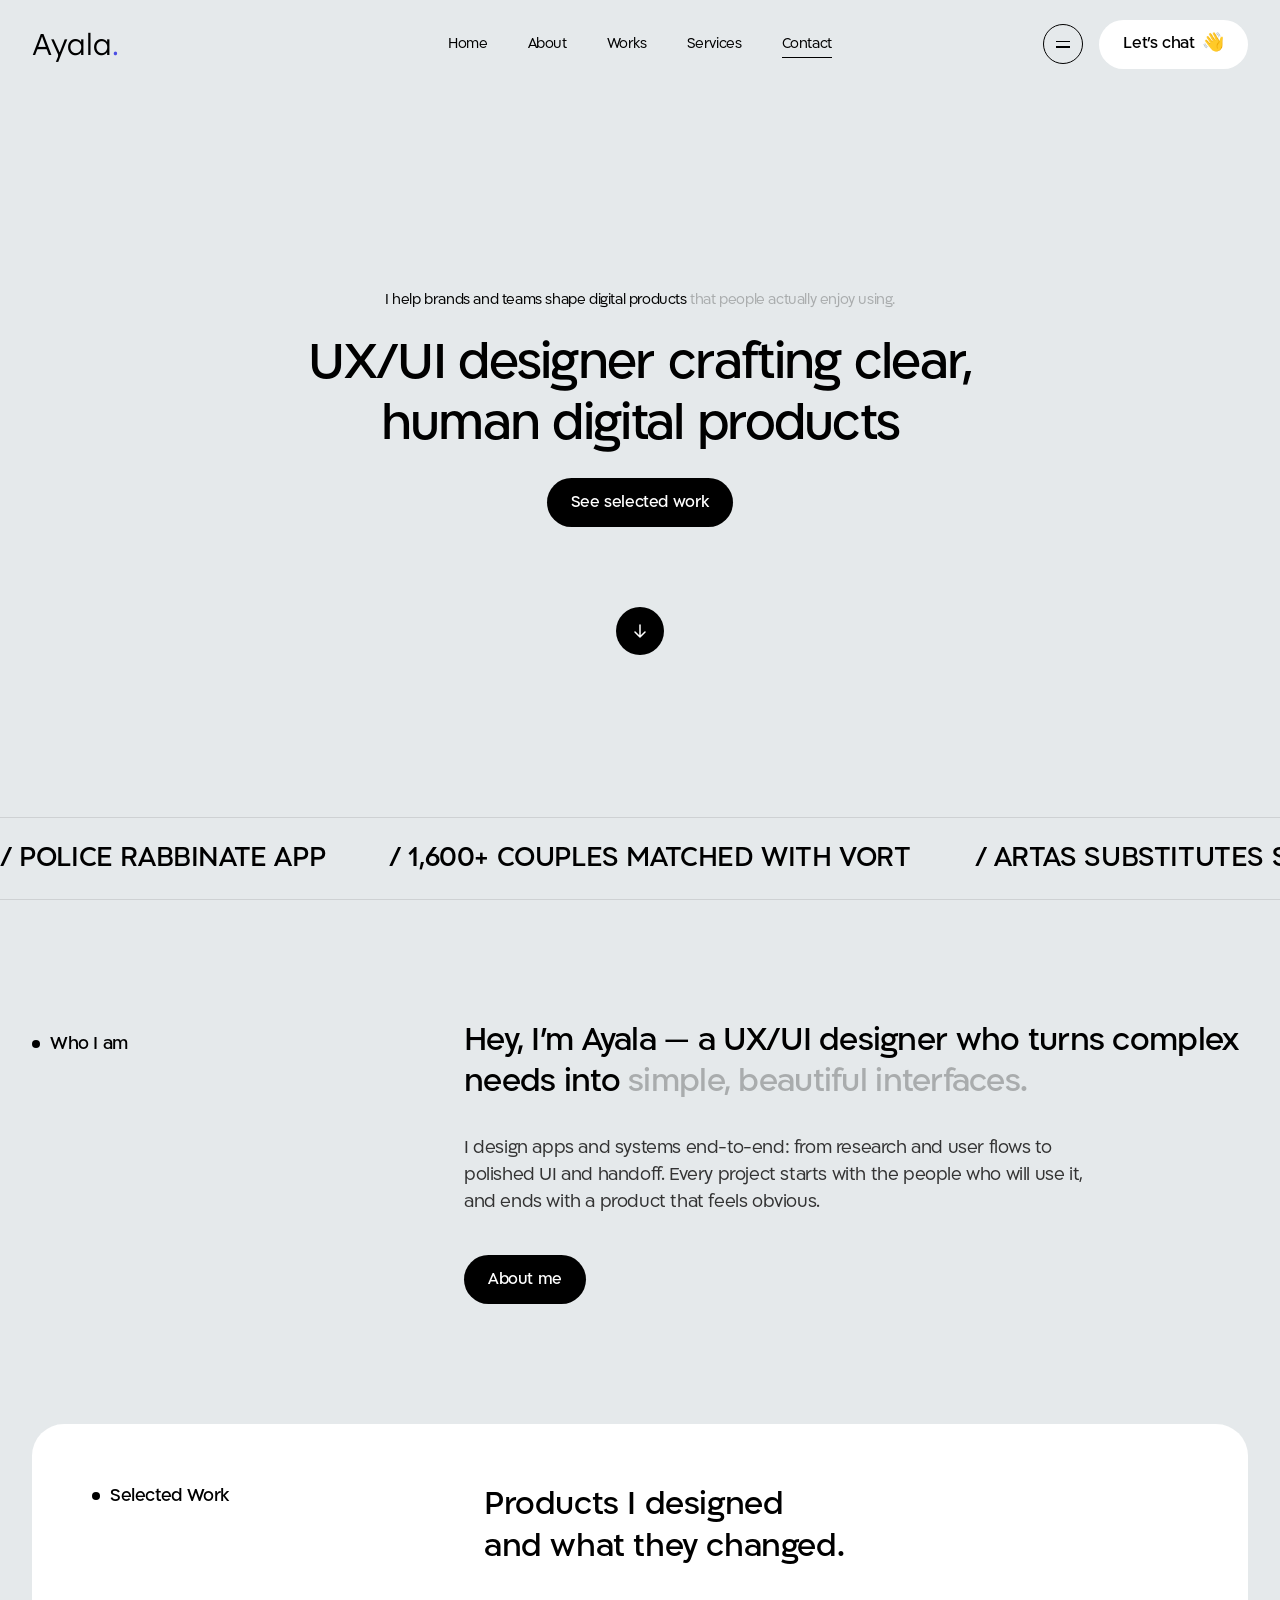
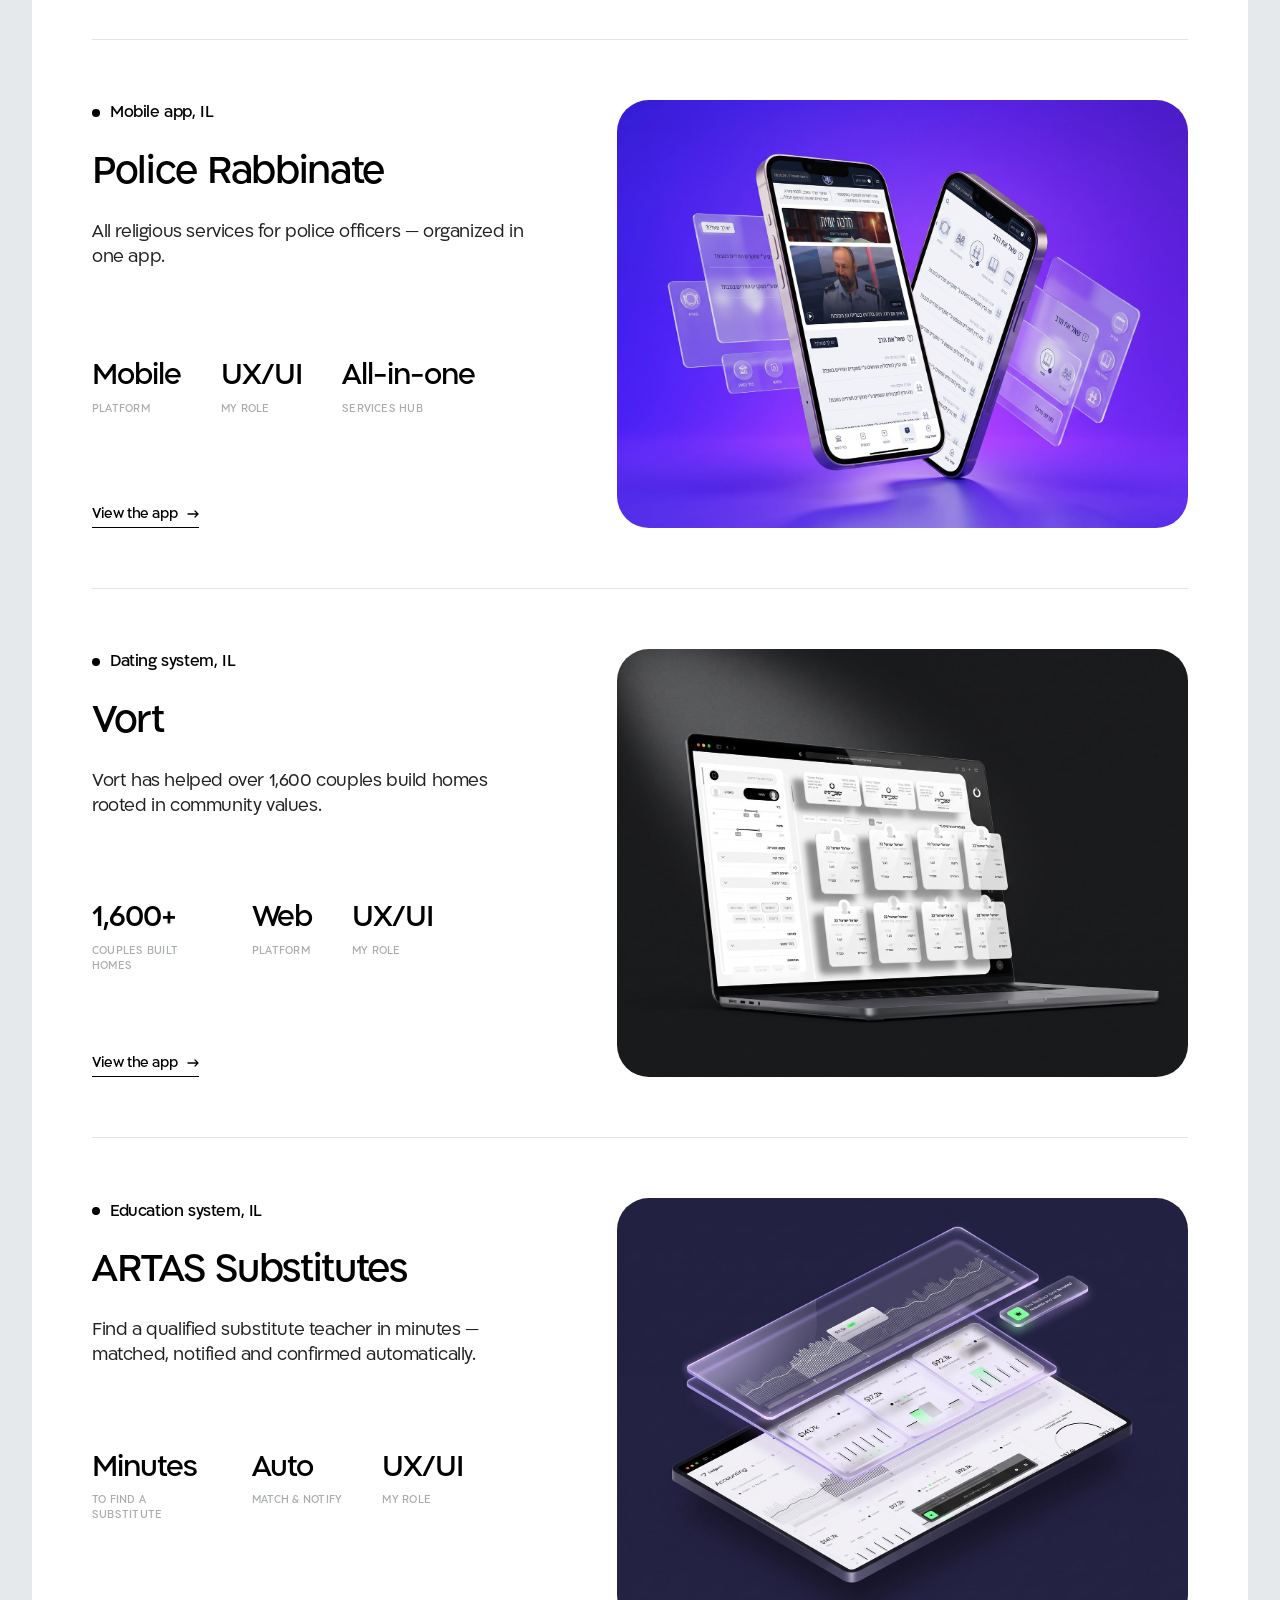
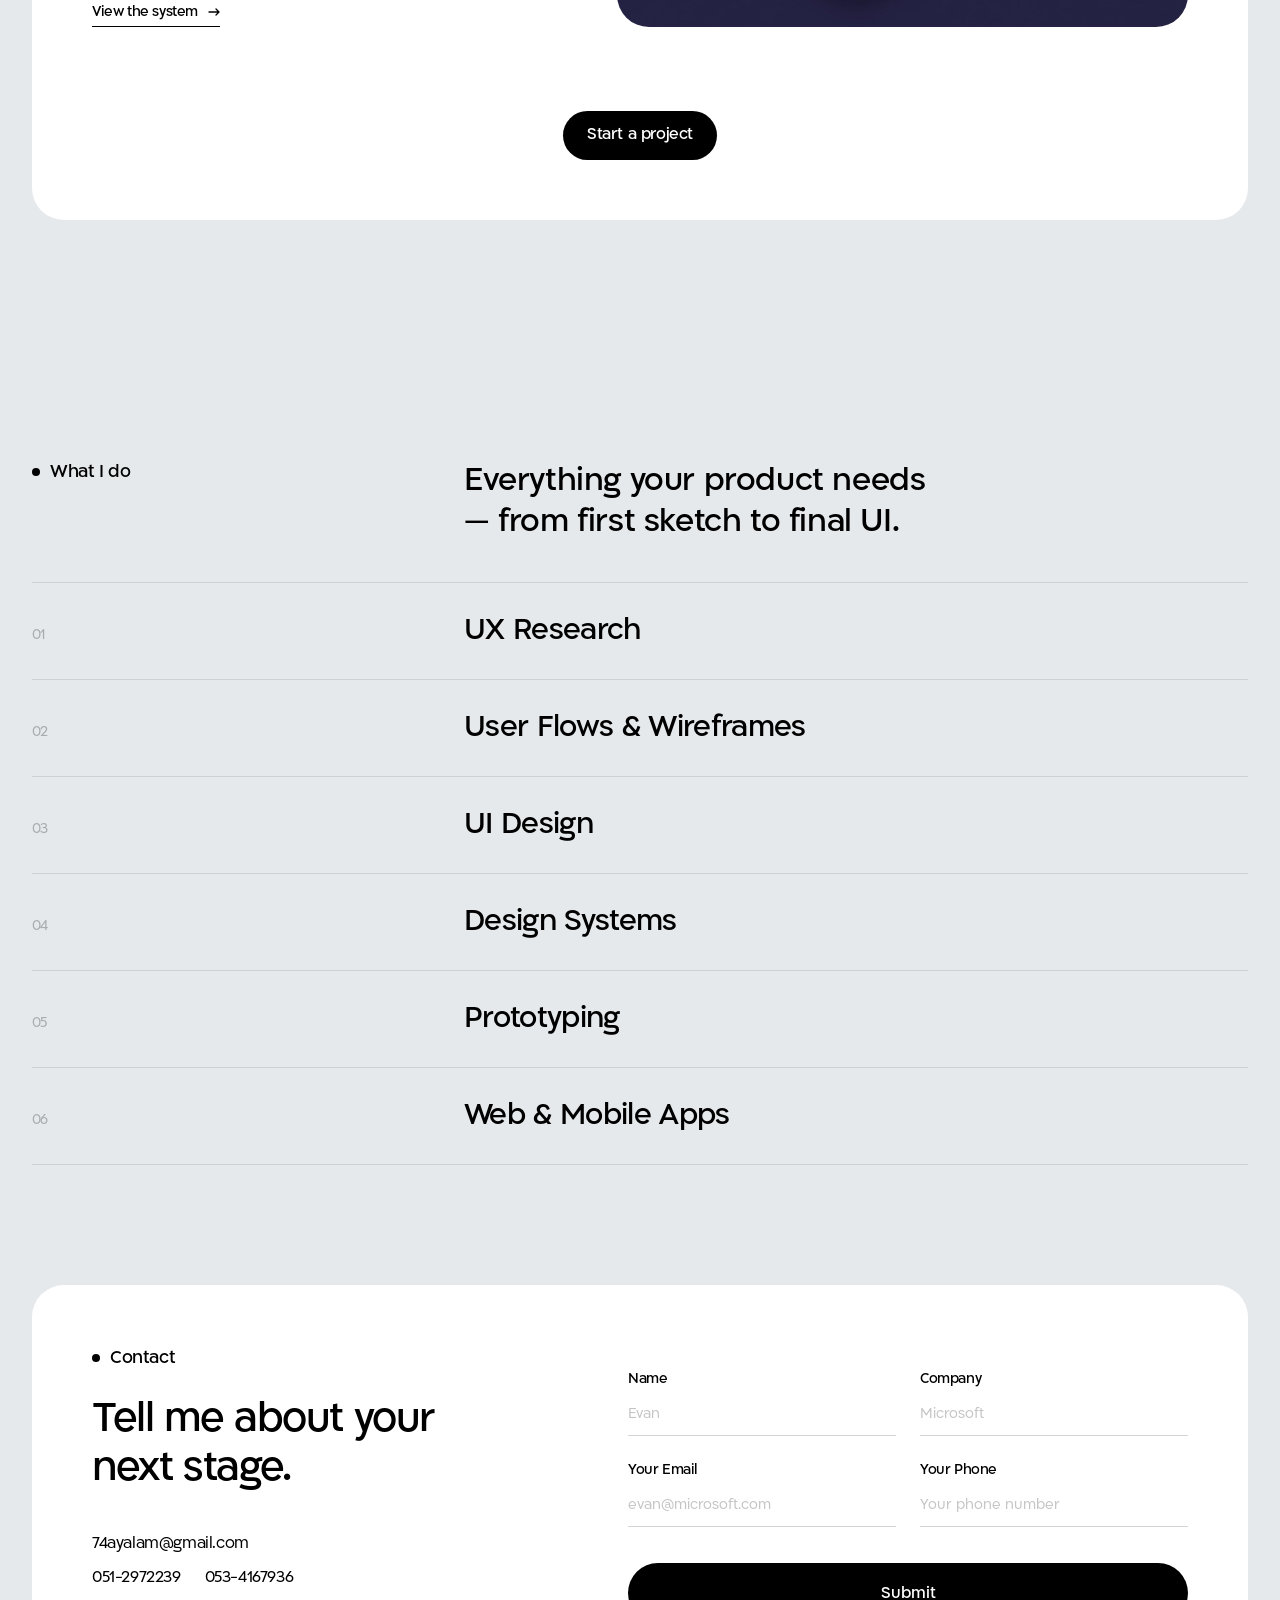
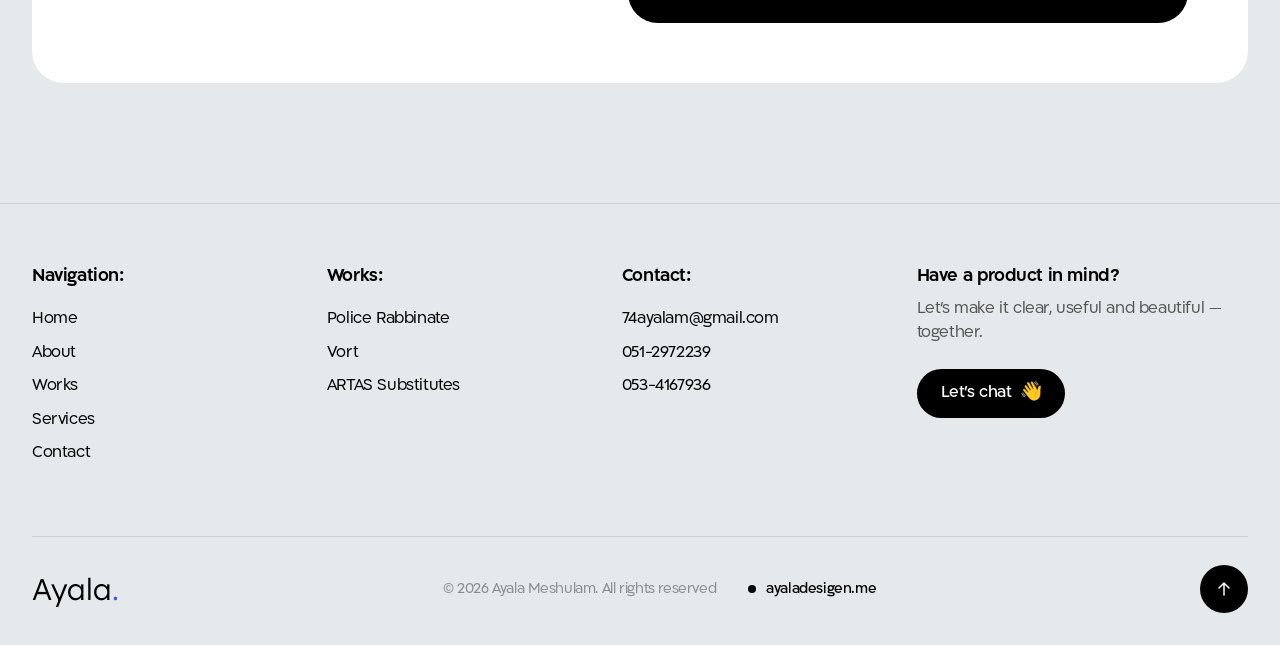
==== index.html @ 9c48e61f "Add Vort case study page and link it from the Vort card Built from the Figma VORT frame in the same " ====
<!doctype html>
<html lang="en" dir="ltr">
<head>
  <meta charset="utf-8">
  <meta name="viewport" content="width=device-width, initial-scale=1">
  <title>Ayala Meshulam – UX/UI Designer</title>
  <meta name="description" content="Ayala Meshulam – UX/UI designer crafting clear, human digital products. Selected work: Police Rabbinate App, Vort Dating System, ARTAS Substitutes.">
  <link rel="preconnect" href="https://fonts.googleapis.com">
  <link rel="preconnect" href="https://fonts.gstatic.com" crossorigin>
  <link href="https://fonts.googleapis.com/css2?family=Lexend:wght@300;400&display=swap" rel="stylesheet">
  <link rel="stylesheet" href="styles.css">
</head>
<body>

  <!-- ================= HEADER ================= -->
  <header class="site-header" id="header">
    <div class="container header-row">
      <a class="logo" href="#top" aria-label="Ayala – home">Ayala<span>.</span></a>

      <nav class="nav" aria-label="Main">
        <a href="#top">Home</a>
        <a href="#about">About</a>
        <a href="#works">Works</a>
        <a href="#services">Services</a>
        <a href="#contact">Contact</a>
      </nav>

      <div class="header-actions">
        <button class="menu-btn" type="button" aria-label="Open menu" aria-expanded="false" aria-controls="menu-overlay">
          <span></span><span></span>
        </button>
        <a class="pill pill--light" href="#contact">Let’s chat <span class="wave" aria-hidden="true">👋</span></a>
      </div>
    </div>
  </header>

  <!-- Full-screen menu -->
  <div class="menu-overlay" id="menu-overlay" hidden>
    <nav class="container menu-overlay__inner" aria-label="Menu">
      <a href="#top"><small>01</small>Home</a>
      <a href="#about"><small>02</small>About</a>
      <a href="#works"><small>03</small>Works</a>
      <a href="#services"><small>04</small>Services</a>
      <a href="#contact"><small>05</small>Contact</a>
    </nav>
  </div>

  <main id="top">

    <!-- ================= HERO ================= -->
    <section class="hero">
      <div class="container hero__inner">
        <p class="eyebrow reveal">I help brands and teams shape digital products <span>that people actually enjoy using.</span></p>
        <h1 class="reveal">UX/UI designer crafting clear,<br>human digital products</h1>
        <a class="pill pill--dark reveal" href="#works">See selected work</a>
        <a class="scroll-down" href="#about" aria-label="Scroll down">
          <svg width="12" height="14" viewBox="0 0 12 14" fill="none" aria-hidden="true"><path d="M6 1v12m0 0L1 8m5 5 5-5" stroke="currentColor" stroke-width="1.5" stroke-linecap="round" stroke-linejoin="round"/></svg>
        </a>
      </div>

      <div class="ticker" aria-hidden="true">
        <div class="ticker__track">
          <span>/ Police Rabbinate App</span><span>/ 1,600+ couples matched with Vort</span><span>/ ARTAS substitutes system</span><span>/ UX research · UI design · Prototyping</span>
          <span>/ Police Rabbinate App</span><span>/ 1,600+ couples matched with Vort</span><span>/ ARTAS substitutes system</span><span>/ UX research · UI design · Prototyping</span>
        </div>
      </div>
    </section>

    <!-- ================= ABOUT ================= -->
    <section class="section about" id="about">
      <div class="container about__grid">
        <div class="label reveal"><i class="dot"></i>Who I am</div>
        <div>
          <h2 class="lead reveal">Hey, I’m Ayala — a UX/UI designer who turns complex needs into <span class="muted">simple, beautiful interfaces.</span></h2>
          <p class="about__text reveal">I design apps and systems end-to-end: from research and user flows to polished UI and handoff. Every project starts with the people who will use it, and ends with a product that feels obvious.</p>
          <a class="pill pill--dark reveal" href="#contact">About me</a>
        </div>
      </div>
    </section>

    <!-- ================= WORKS ================= -->
    <section class="section works" id="works">
      <div class="container">
        <div class="works__card">
          <header class="section-head">
            <div class="label reveal"><i class="dot"></i>Selected Work</div>
            <h2 class="reveal">Products I designed<br>and what they changed.</h2>
          </header>

          <!-- Project 1 -->
          <article class="project reveal" id="police">
            <div class="project__info">
              <div>
                <div class="tag"><i class="dot"></i>Mobile app, IL</div>
                <h3><a href="https://74ayalam-svg.github.io/police-rabbinate/" target="_blank" rel="noopener">Police Rabbinate</a></h3>
                <p>All religious services for police officers — organized in one app.</p>
              </div>
              <dl class="facts">
                <div><dt>Mobile</dt><dd>Platform</dd></div>
                <div><dt>UX/UI</dt><dd>My role</dd></div>
                <div><dt>All-in-one</dt><dd>Services hub</dd></div>
              </dl>
              <a class="explore" href="https://74ayalam-svg.github.io/police-rabbinate/" target="_blank" rel="noopener">View the app <svg width="12" height="8" viewBox="0 0 12 8" aria-hidden="true"><path d="M1 4h10m0 0L8 1m3 3L8 7" fill="none" stroke="currentColor" stroke-width="1.3" stroke-linecap="round" stroke-linejoin="round"/></svg></a>
            </div>
            <a class="project__img" href="https://74ayalam-svg.github.io/police-rabbinate/" target="_blank" rel="noopener">
              <img src="assets/mockup-police.jpg?v=2" alt="Police Rabbinate app on two iPhones" width="1600" height="1195" loading="lazy">
            </a>
          </article>

          <!-- Project 2 -->
          <article class="project reveal" id="vort">
            <div class="project__info">
              <div>
                <div class="tag"><i class="dot"></i>Dating system, IL</div>
                <h3><a href="vort/">Vort</a></h3>
                <p>Vort has helped over 1,600 couples build homes rooted in community values.</p>
              </div>
              <dl class="facts">
                <div><dt>1,600+</dt><dd>Couples built homes</dd></div>
                <div><dt>Web</dt><dd>Platform</dd></div>
                <div><dt>UX/UI</dt><dd>My role</dd></div>
              </dl>
              <a class="explore" href="vort/">View the app <svg width="12" height="8" viewBox="0 0 12 8" aria-hidden="true"><path d="M1 4h10m0 0L8 1m3 3L8 7" fill="none" stroke="currentColor" stroke-width="1.3" stroke-linecap="round" stroke-linejoin="round"/></svg></a>
            </div>
            <a class="project__img" href="vort/">
              <img src="assets/mockup-vort.jpg?v=2" alt="Vort dating system dashboard on a laptop" width="1600" height="1195" loading="lazy">
            </a>
          </article>

          <!-- Project 3 -->
          <article class="project reveal" id="artas">
            <div class="project__info">
              <div>
                <div class="tag"><i class="dot"></i>Education system, IL</div>
                <!-- TODO: replace # with the ARTAS project link -->
                <h3><a href="#">ARTAS Substitutes</a></h3>
                <p>Find a qualified substitute teacher in minutes — matched, notified and confirmed automatically.</p>
              </div>
              <dl class="facts">
                <div><dt>Minutes</dt><dd>To find a substitute</dd></div>
                <div><dt>Auto</dt><dd>Match &amp; notify</dd></div>
                <div><dt>UX/UI</dt><dd>My role</dd></div>
              </dl>
              <a class="explore" href="#">View the system <svg width="12" height="8" viewBox="0 0 12 8" aria-hidden="true"><path d="M1 4h10m0 0L8 1m3 3L8 7" fill="none" stroke="currentColor" stroke-width="1.3" stroke-linecap="round" stroke-linejoin="round"/></svg></a>
            </div>
            <a class="project__img" href="#">
              <img src="assets/mockup-artas.jpg?v=2" alt="ARTAS substitutes system on a tablet" width="1600" height="1195" loading="lazy">
            </a>
          </article>

          <div class="works__more">
            <a class="pill pill--dark" href="#contact">Start a project</a>
          </div>
        </div>
      </div>
    </section>

    <!-- ================= SERVICES ================= -->
    <section class="section services" id="services">
      <div class="container services__grid">
        <header class="section-head">
          <div class="label reveal"><i class="dot"></i>What I do</div>
          <h2 class="reveal">Everything your product needs<br>— from first sketch to final UI.</h2>
        </header>
        <ol class="services__list">
          <li class="reveal"><span>01</span>UX Research</li>
          <li class="reveal"><span>02</span>User Flows &amp; Wireframes</li>
          <li class="reveal"><span>03</span>UI Design</li>
          <li class="reveal"><span>04</span>Design Systems</li>
          <li class="reveal"><span>05</span>Prototyping</li>
          <li class="reveal"><span>06</span>Web &amp; Mobile Apps</li>
        </ol>
      </div>
    </section>

    <!-- ================= CONTACT ================= -->
    <section class="section contact-sec" id="contact">
      <div class="container">
        <div class="contact">
          <div class="contact__info">
            <div class="label"><i class="dot"></i>Contact</div>
            <h2>Tell me about your<br>next stage.</h2>
            <a class="contact__line" href="mailto:74ayalam@gmail.com">74ayalam@gmail.com</a>
            <div class="contact__phones">
              <a class="contact__line" href="tel:+972512972239">051-2972239</a>
              <a class="contact__line" href="tel:+972534167936">053-4167936</a>
            </div>
          </div>

          <form class="contact-form" novalidate>
            <label><span>Name</span><input name="name" type="text" placeholder="Evan" autocomplete="name" required></label>
            <label><span>Company</span><input name="company" type="text" placeholder="Microsoft" autocomplete="organization"></label>
            <label><span>Your Email</span><input name="email" type="email" placeholder="evan@microsoft.com" autocomplete="email" required></label>
            <label><span>Your Phone</span><input name="phone" type="tel" placeholder="Your phone number" autocomplete="tel"></label>
            <button class="btn-submit" type="submit">Submit</button>
            <p class="form-status" role="status" aria-live="polite"></p>
          </form>
        </div>
      </div>
    </section>
  </main>

  <!-- ================= FOOTER ================= -->
  <footer class="site-footer">
    <div class="container">
      <div class="footer__grid">
        <nav class="footer__col" aria-label="Footer">
          <div class="footer__title">Navigation:</div>
          <a href="#top">Home</a>
          <a href="#about">About</a>
          <a href="#works">Works</a>
          <a href="#services">Services</a>
          <a href="#contact">Contact</a>
        </nav>
        <div class="footer__col">
          <div class="footer__title">Works:</div>
          <a href="#police">Police Rabbinate</a>
          <a href="#vort">Vort</a>
          <a href="#artas">ARTAS Substitutes</a>
        </div>
        <div class="footer__col">
          <div class="footer__title">Contact:</div>
          <a href="mailto:74ayalam@gmail.com">74ayalam@gmail.com</a>
          <a href="tel:+972512972239">051-2972239</a>
          <a href="tel:+972534167936">053-4167936</a>
        </div>
        <div class="footer__cta">
          <div class="footer__title">Have a product in mind?</div>
          <p>Let’s make it clear, useful and beautiful — together.</p>
          <a class="pill pill--dark" href="#contact">Let’s chat <span aria-hidden="true">👋</span></a>
        </div>
      </div>

      <div class="footer__bottom">
        <a class="logo" href="#top">Ayala<span>.</span></a>
        <div class="footer__legal">
          <span>© <span id="year">2026</span> Ayala Meshulam. All rights reserved</span>
          <span class="tag"><i class="dot"></i>ayaladesigen.me</span>
        </div>
        <a class="to-top" href="#top" aria-label="Back to top">
          <svg width="12" height="14" viewBox="0 0 12 14" fill="none" aria-hidden="true"><path d="M6 13V1m0 0L1 6m5-5 5 5" stroke="currentColor" stroke-width="1.5" stroke-linecap="round" stroke-linejoin="round"/></svg>
        </a>
      </div>
    </div>
  </footer>

  <script src="script.js"></script>
</body>
</html>
---- styles.css ----
/* Ploni (local) – Ayala's brand font */
@font-face { font-family: "Ploni"; src: url("fonts/ploni-regular-aaa.otf") format("opentype"); font-weight: 400; font-display: swap; }
@font-face { font-family: "Ploni"; src: url("fonts/ploni-medium-aaa.otf") format("opentype"); font-weight: 500; font-display: swap; }
@font-face { font-family: "Ploni"; src: url("fonts/ploni-demibold-aaa.otf") format("opentype"); font-weight: 600; font-display: swap; }

:root {
  --bg: #e5e9eb;
  --surface: #ffffff;
  --soft: #f2f7f9;
  --ink: #000;
  --muted: #a9acad;
  --line: rgba(0, 0, 0, .1);
  --accent: #4b4ee4;
  --radius: 32px;
  --font: "Ploni", "Heebo", system-ui, sans-serif;
  --ease: cubic-bezier(.22, .61, .36, 1);
}

*, *::before, *::after { box-sizing: border-box; }
html { scroll-behavior: smooth; scroll-padding-top: 96px; }
body {
  margin: 0;
  background: var(--bg);
  color: var(--ink);
  font-family: var(--font);
  font-size: 20px;
  line-height: 1.2;
  letter-spacing: -.02em;
  -webkit-font-smoothing: antialiased;
  overflow-x: hidden;
}
img { display: block; max-width: 100%; height: auto; }
a { color: inherit; text-decoration: none; }
h1, h2, h3, p, dl, dd, ol { margin: 0; padding: 0; }
h1, h2, h3 { font-weight: 500; }

.container { width: min(1305px, calc(100% - 64px)); margin-inline: auto; }
.section { padding-block: 120px; }

/* ---------- Small atoms ---------- */
.dot { display: inline-block; width: 8px; height: 8px; border-radius: 50%; background: currentColor; flex-shrink: 0; }
.label, .tag { display: inline-flex; align-items: center; gap: 10px; font-weight: 500; font-size: 20px; }
.tag { font-size: 18px; }
.muted { color: var(--muted); }

.pill {
  position: relative; isolation: isolate; overflow: hidden;
  display: inline-flex; align-items: center; gap: 8px;
  height: 49px; padding: 0 24px;
  border-radius: 500px;
  font-size: 18px; font-weight: 500; white-space: nowrap;
  transition: color .35s var(--ease);
}
.pill::before {
  content: ""; position: absolute; inset: 0; z-index: -1;
  border-radius: inherit;
  transform: translateY(101%);
  transition: transform .35s var(--ease);
}
.pill:hover::before { transform: translateY(0); }
.pill--light { background: var(--bg); color: var(--ink); }
.pill--light::before { background: var(--ink); }
.pill--light:hover { color: #fff; }
.pill--dark { background: var(--ink); color: #fff; }
.pill--dark::before { background: var(--accent); }

/* ---------- Header ---------- */
.site-header {
  position: sticky; top: 0; z-index: 50;
  transition: background .3s, box-shadow .3s;
}
.site-header.is-scrolled {
  background: rgba(229, 233, 235, .82);
  backdrop-filter: blur(14px);
  -webkit-backdrop-filter: blur(14px);
  box-shadow: 0 1px 0 var(--line);
}
.header-row {
  height: 88px;
  display: grid; grid-template-columns: 1fr auto 1fr; align-items: center;
}
.logo {
  font-family: "Lexend", sans-serif; font-weight: 300;
  font-size: 30px; letter-spacing: 0;
  justify-self: start;
}
.logo span { color: var(--accent); }
.nav { display: flex; gap: 40px; font-size: 16px; }
.nav a { position: relative; padding-block: 4px; }
.nav a::after {
  content: ""; position: absolute; left: 0; right: 0; bottom: 0; height: 1px;
  background: currentColor; transform: scaleX(0); transform-origin: right;
  transition: transform .35s var(--ease);
}
.nav a:hover::after, .nav a.is-active::after { transform: scaleX(1); transform-origin: left; }
.header-actions { justify-self: end; display: flex; align-items: center; gap: 16px; }
.site-header .pill--light { background: var(--surface); }
.menu-btn {
  width: 40px; height: 40px; border-radius: 50%;
  border: 1px solid var(--ink); background: transparent; cursor: pointer;
  display: grid; place-content: center; gap: 4px; padding: 0;
}
.menu-btn span { display: block; width: 14px; height: 1.5px; background: var(--ink); transition: transform .3s var(--ease); }
.menu-btn[aria-expanded="true"] span:first-child { transform: translateY(2.75px) rotate(45deg); }
.menu-btn[aria-expanded="true"] span:last-child { transform: translateY(-2.75px) rotate(-45deg); }
.wave { display: inline-block; transform-origin: 70% 70%; }
.pill:hover .wave { animation: wave 1s ease-in-out; }
@keyframes wave { 0%,100% { transform: rotate(0); } 25% { transform: rotate(18deg); } 50% { transform: rotate(-8deg); } 75% { transform: rotate(14deg); } }

.menu-overlay {
  position: fixed; inset: 0; z-index: 40;
  background: var(--bg);
  padding-top: 120px;
  animation: fadeIn .3s var(--ease);
}
.menu-overlay[hidden] { display: none; }
.menu-overlay__inner { display: flex; flex-direction: column; }
.menu-overlay a {
  display: flex; align-items: baseline; gap: 20px;
  padding: 18px 0; border-bottom: 1px solid var(--line);
  font-size: clamp(36px, 6vw, 64px); font-weight: 500;
  transition: padding-left .35s var(--ease), color .2s;
}
.menu-overlay a:hover { padding-left: 16px; color: var(--accent); }
.menu-overlay small { font-size: 16px; color: var(--muted); font-weight: 400; }
@keyframes fadeIn { from { opacity: 0; } }

/* ---------- Hero ---------- */
.hero { min-height: calc(100svh - 88px); display: flex; flex-direction: column; }
.hero__inner {
  flex: 1;
  display: flex; flex-direction: column; align-items: center; justify-content: center;
  text-align: center; gap: 24px;
  padding-block: 80px 40px;
}
.eyebrow { font-size: 16px; color: var(--ink); }
.eyebrow span { color: var(--muted); }
.hero h1 { font-size: clamp(40px, 4.4vw, 64px); line-height: 1.08; letter-spacing: -.03em; max-width: 1000px; }
.scroll-down, .to-top {
  width: 48px; height: 48px; border-radius: 50%;
  background: var(--ink); color: #fff;
  display: grid; place-items: center;
  transition: transform .3s var(--ease), background .3s;
}
.scroll-down { margin-top: 56px; animation: bob 2.4s ease-in-out infinite; }
.scroll-down:hover, .to-top:hover { background: var(--accent); }
@keyframes bob { 50% { transform: translateY(6px); } }

.ticker { overflow: hidden; border-block: 1px solid var(--line); padding-block: 22px; }
.ticker__track { display: flex; width: max-content; animation: ticker 40s linear infinite; }
.ticker span {
  padding-right: 64px;
  font-size: clamp(22px, 2.4vw, 36px); font-weight: 500; text-transform: uppercase; white-space: nowrap;
}
@keyframes ticker { to { transform: translateX(-50%); } }

/* ---------- About ---------- */
.about__grid { display: grid; grid-template-columns: 1fr 2fr; gap: 40px; align-items: start; }
.about__grid .label { padding-top: 12px; }
.lead { font-size: clamp(30px, 2.8vw, 40px); line-height: 1.15; letter-spacing: -.02em; max-width: 860px; }
.about__text { margin-top: 32px; max-width: 620px; line-height: 1.35; color: #333; }
.about .pill { margin-top: 40px; }

/* ---------- Section heads ---------- */
.section-head { display: grid; grid-template-columns: 1fr 2fr; gap: 40px; align-items: start; margin-bottom: 72px; }
.section-head h2 { font-size: clamp(30px, 2.8vw, 40px); line-height: 1.15; }

/* ---------- Works ---------- */
.works { padding-top: 0; }
.works__card { background: var(--surface); border-radius: var(--radius); padding: 60px; }
.project {
  display: grid; grid-template-columns: minmax(0, 485px) minmax(0, 640px); justify-content: space-between; gap: 40px;
  padding-block: 60px; border-top: 1px solid var(--line);
}
.project__info { display: flex; flex-direction: column; justify-content: space-between; gap: 40px; }
.project h3 { margin-top: 24px; font-size: clamp(36px, 3.4vw, 48px); line-height: 1.08; letter-spacing: -.03em; }
.project h3 a { background: linear-gradient(currentColor, currentColor) 0 100% / 0 2px no-repeat; transition: background-size .4s var(--ease); }
.project h3 a:hover { background-size: 100% 2px; }
.project p { margin-top: 24px; max-width: 433px; line-height: 1.25; color: #222; }
.facts { display: grid; grid-template-columns: repeat(3, auto); justify-content: start; gap: 8px 40px; }
.facts div { display: flex; flex-direction: column; gap: 6px; }
.facts dt { font-size: clamp(28px, 2.6vw, 40px); font-weight: 500; letter-spacing: -.03em; }
.facts dd { font-size: 12px; font-weight: 500; color: var(--muted); text-transform: uppercase; letter-spacing: .02em; max-width: 120px; }
.explore {
  align-self: start; display: inline-flex; align-items: center; gap: 10px;
  font-size: 16px; font-weight: 500; padding-bottom: 4px;
  border-bottom: 1px solid currentColor;
  transition: gap .3s var(--ease), color .2s;
}
.explore:hover { gap: 16px; color: var(--accent); }
.project__img {
  display: block; aspect-ratio: 4 / 3; overflow: hidden;
  border-radius: var(--radius); background: var(--soft);
}
.project__img img { width: 100%; height: 100%; object-fit: cover; transition: transform .8s var(--ease); }
.project__img:hover img { transform: scale(1.04); }
.works__more { display: flex; justify-content: center; padding-top: 24px; }

/* ---------- Services ---------- */
.services__grid .section-head { margin-bottom: 40px; }
.services__list { list-style: none; border-top: 1px solid var(--line); }
.services__list li {
  display: grid; grid-template-columns: 1fr 2fr; gap: 40px; align-items: baseline;
  padding-block: 28px; border-bottom: 1px solid var(--line);
  font-size: clamp(26px, 2.6vw, 40px); font-weight: 500; letter-spacing: -.02em;
  transition: padding-left .35s var(--ease), color .2s;
}
.services__list li span { font-size: 16px; color: var(--muted); font-weight: 400; }
.services__list li:hover { color: var(--accent); }

/* ---------- Contact ---------- */
.contact-sec { padding-top: 0; }
.contact {
  background: var(--surface); border-radius: var(--radius);
  padding: 60px; display: grid; grid-template-columns: 1fr minmax(0, 560px); gap: 60px;
}
.contact h2 { margin-top: 24px; font-size: clamp(36px, 3.6vw, 52px); line-height: 1.08; letter-spacing: -.03em; }
.contact__line { font-size: 18px; transition: color .2s; }
.contact__line:hover { color: var(--accent); }
.contact__info > .contact__line { display: inline-block; margin-top: 40px; }
.contact__phones { display: flex; flex-wrap: wrap; gap: 8px 24px; margin-top: 12px; }

.contact-form { position: relative; display: grid; grid-template-columns: 1fr 1fr; gap: 0 24px; align-content: start; }
.contact-form label { display: flex; flex-direction: column; padding-top: 24px; border-bottom: 1px solid #d4d4d4; transition: border-color .2s; }
.contact-form label span { font-weight: 500; font-size: 16px; }
.contact-form input {
  width: 100%; border: 0; outline: 0; background: none;
  padding: 14px 0 10px; font: 400 16px var(--font); color: var(--ink);
}
.contact-form input::placeholder { color: #c4c4c4; }
.contact-form label:focus-within { border-bottom-color: var(--ink); }
.contact-form label.invalid { border-bottom-color: #e5484d; }
.btn-submit {
  grid-column: 1 / -1; margin-top: 36px; height: 60px;
  border: 0; border-radius: 500px; background: var(--ink); color: #fff;
  font: 500 18px var(--font); cursor: pointer; transition: background .3s;
}
.btn-submit:hover { background: var(--accent); }
.form-status { grid-column: 1 / -1; margin-top: 12px; font-size: 14px; }
.form-status:empty { display: none; }

/* ---------- Footer ---------- */
.site-footer { padding-block: 60px 32px; border-top: 1px solid var(--line); }
.footer__grid { display: grid; grid-template-columns: repeat(3, 1fr) 1.3fr; gap: 40px; padding-bottom: 72px; }
.footer__col { display: flex; flex-direction: column; gap: 12px; font-size: 18px; }
.footer__col a { width: fit-content; transition: color .2s; }
.footer__col a:hover { color: var(--accent); }
.footer__title { font-weight: 600; font-size: 20px; margin-bottom: 8px; }
.footer__cta p { margin: 4px 0 24px; color: #555; font-size: 18px; line-height: 1.35; max-width: 320px; }
.footer__bottom {
  display: flex; align-items: center; justify-content: space-between; gap: 24px;
  padding-top: 28px; border-top: 1px solid var(--line);
}
.footer__legal { display: flex; flex-wrap: wrap; align-items: center; gap: 8px 32px; font-size: 16px; color: rgba(0, 0, 0, .4); }
.footer__legal .tag { font-size: 16px; color: var(--ink); }

/* ---------- Reveal on scroll ---------- */
.js .reveal { opacity: 0; transform: translateY(28px); transition: opacity .9s var(--ease), transform .9s var(--ease); }
.js .reveal.is-in { opacity: 1; transform: none; }

@media (prefers-reduced-motion: reduce) {
  html { scroll-behavior: auto; }
  *, *::before, *::after { animation: none !important; transition: none !important; }
  .js .reveal { opacity: 1; transform: none; }
}

/* ---------- Tablet ---------- */
@media (max-width: 1100px) {
  .nav { gap: 24px; }
  .works__card, .contact { padding: 40px; }
  .project { grid-template-columns: 1fr 1.2fr; }
  .footer__grid { grid-template-columns: repeat(3, 1fr); }
  .footer__cta { grid-column: 1 / -1; }
}

/* ---------- Mobile ---------- */
@media (max-width: 860px) {
  .container { width: calc(100% - 32px); }
  .section { padding-block: 80px; }
  .header-row { height: 72px; grid-template-columns: auto 1fr; }
  .nav { display: none; }
  .header-actions .pill { display: none; }
  .logo { font-size: 26px; }
  .menu-overlay { padding-top: 96px; }

  .about__grid, .section-head, .services__list li { grid-template-columns: 1fr; gap: 20px; }
  .services__list li { gap: 6px; }
  .section-head { margin-bottom: 40px; }

  .works__card { padding: 28px 20px; border-radius: 24px; }
  .project { grid-template-columns: 1fr; padding-block: 40px; gap: 28px; }
  .project__img { order: -1; border-radius: 20px; }
  .facts { grid-template-columns: repeat(3, auto); justify-content: space-between; gap: 8px 12px; }
  .facts dt { font-size: 22px; white-space: nowrap; }
  .facts dd { font-size: 11px; }

  .contact { grid-template-columns: 1fr; padding: 32px 20px; gap: 32px; border-radius: 24px; }
  .contact-form { grid-template-columns: 1fr; }

  .footer__grid { grid-template-columns: 1fr 1fr; gap: 40px 24px; padding-bottom: 48px; }
  .footer__bottom { flex-wrap: wrap; }
  .footer__legal { order: 3; width: 100%; }
}
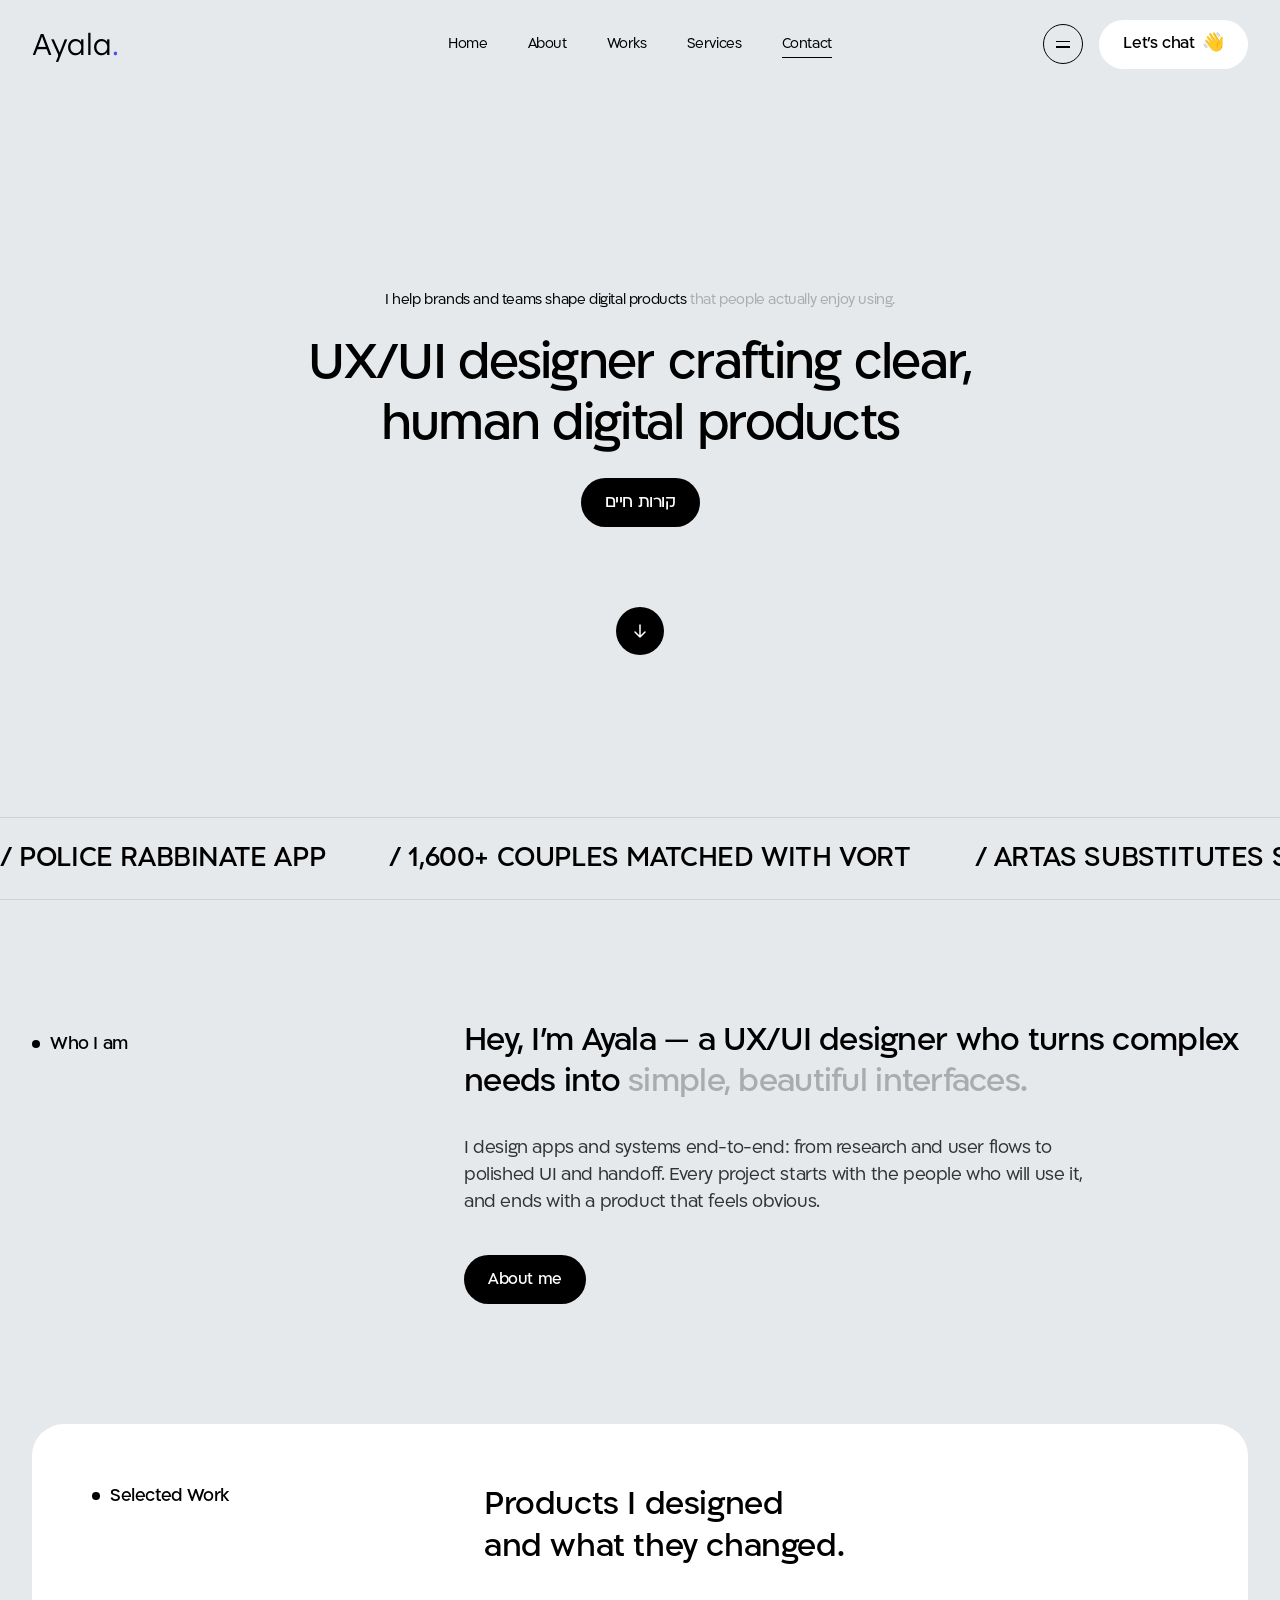
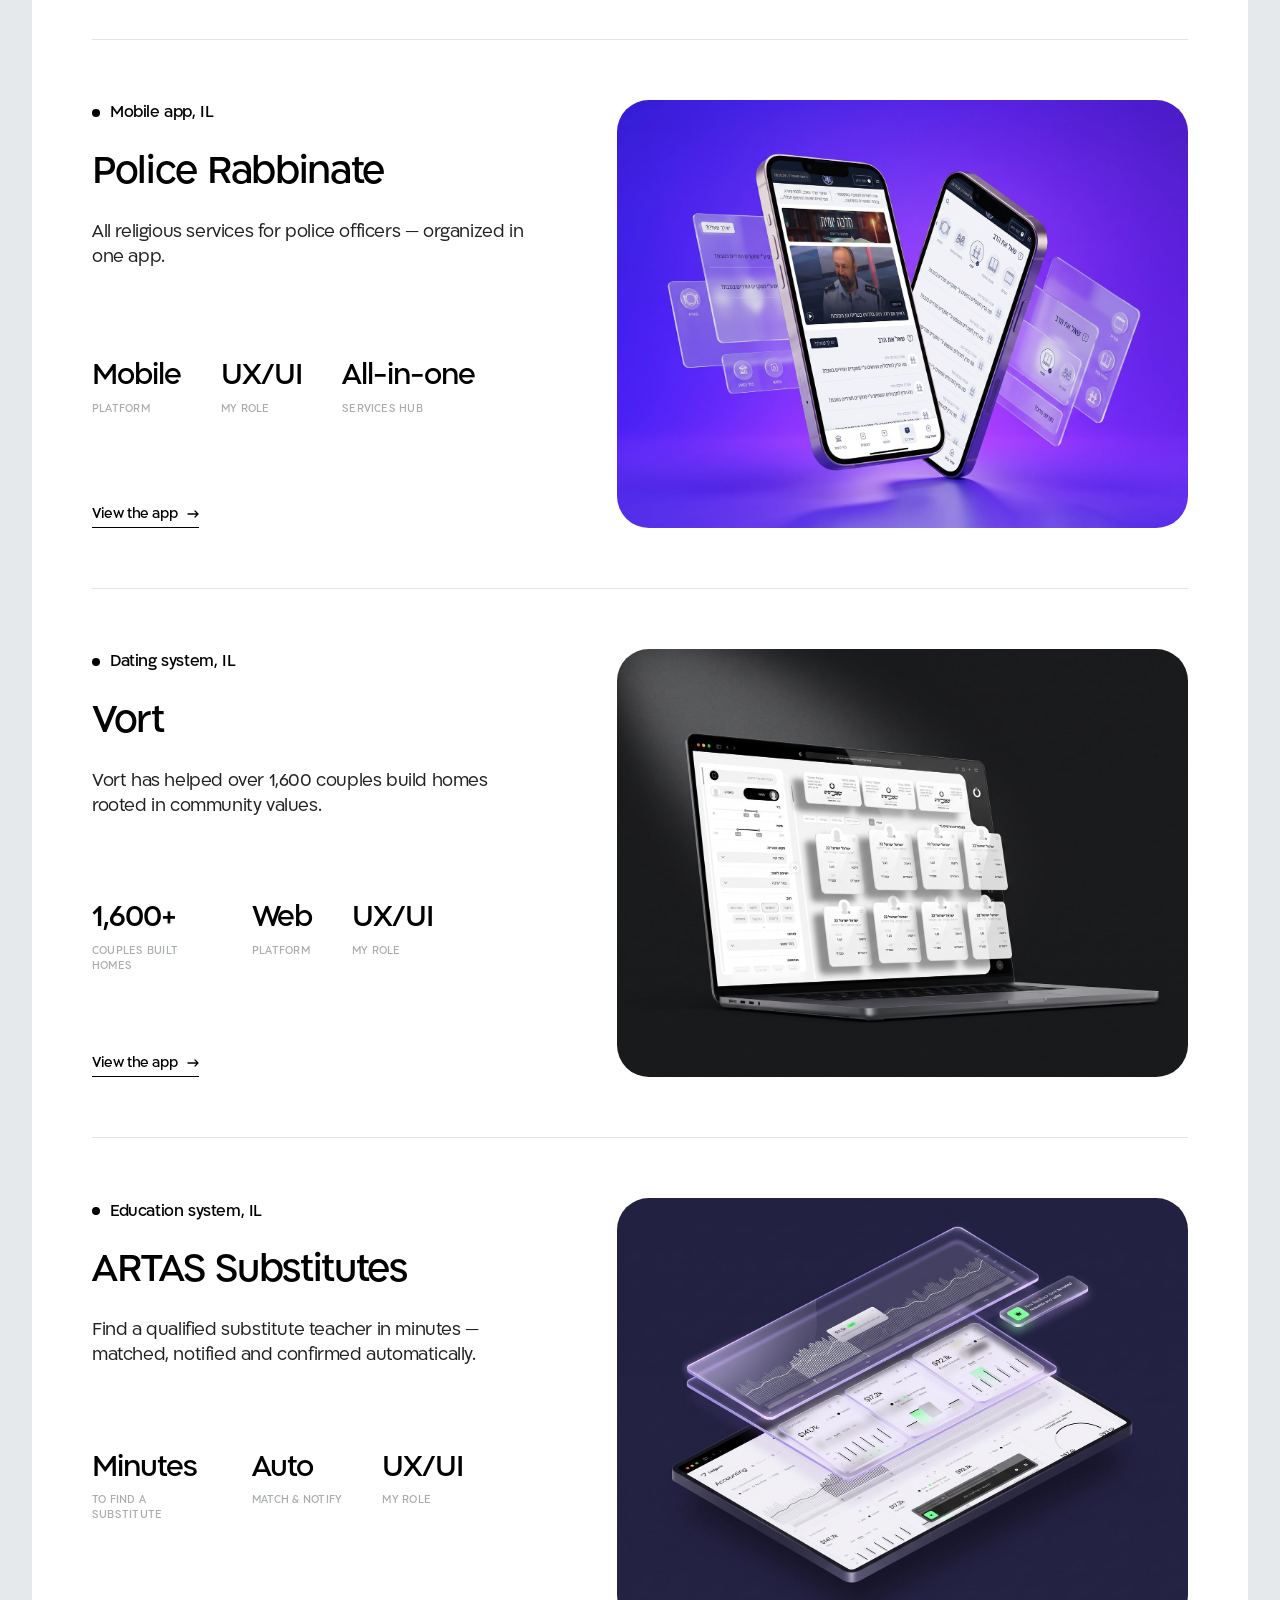
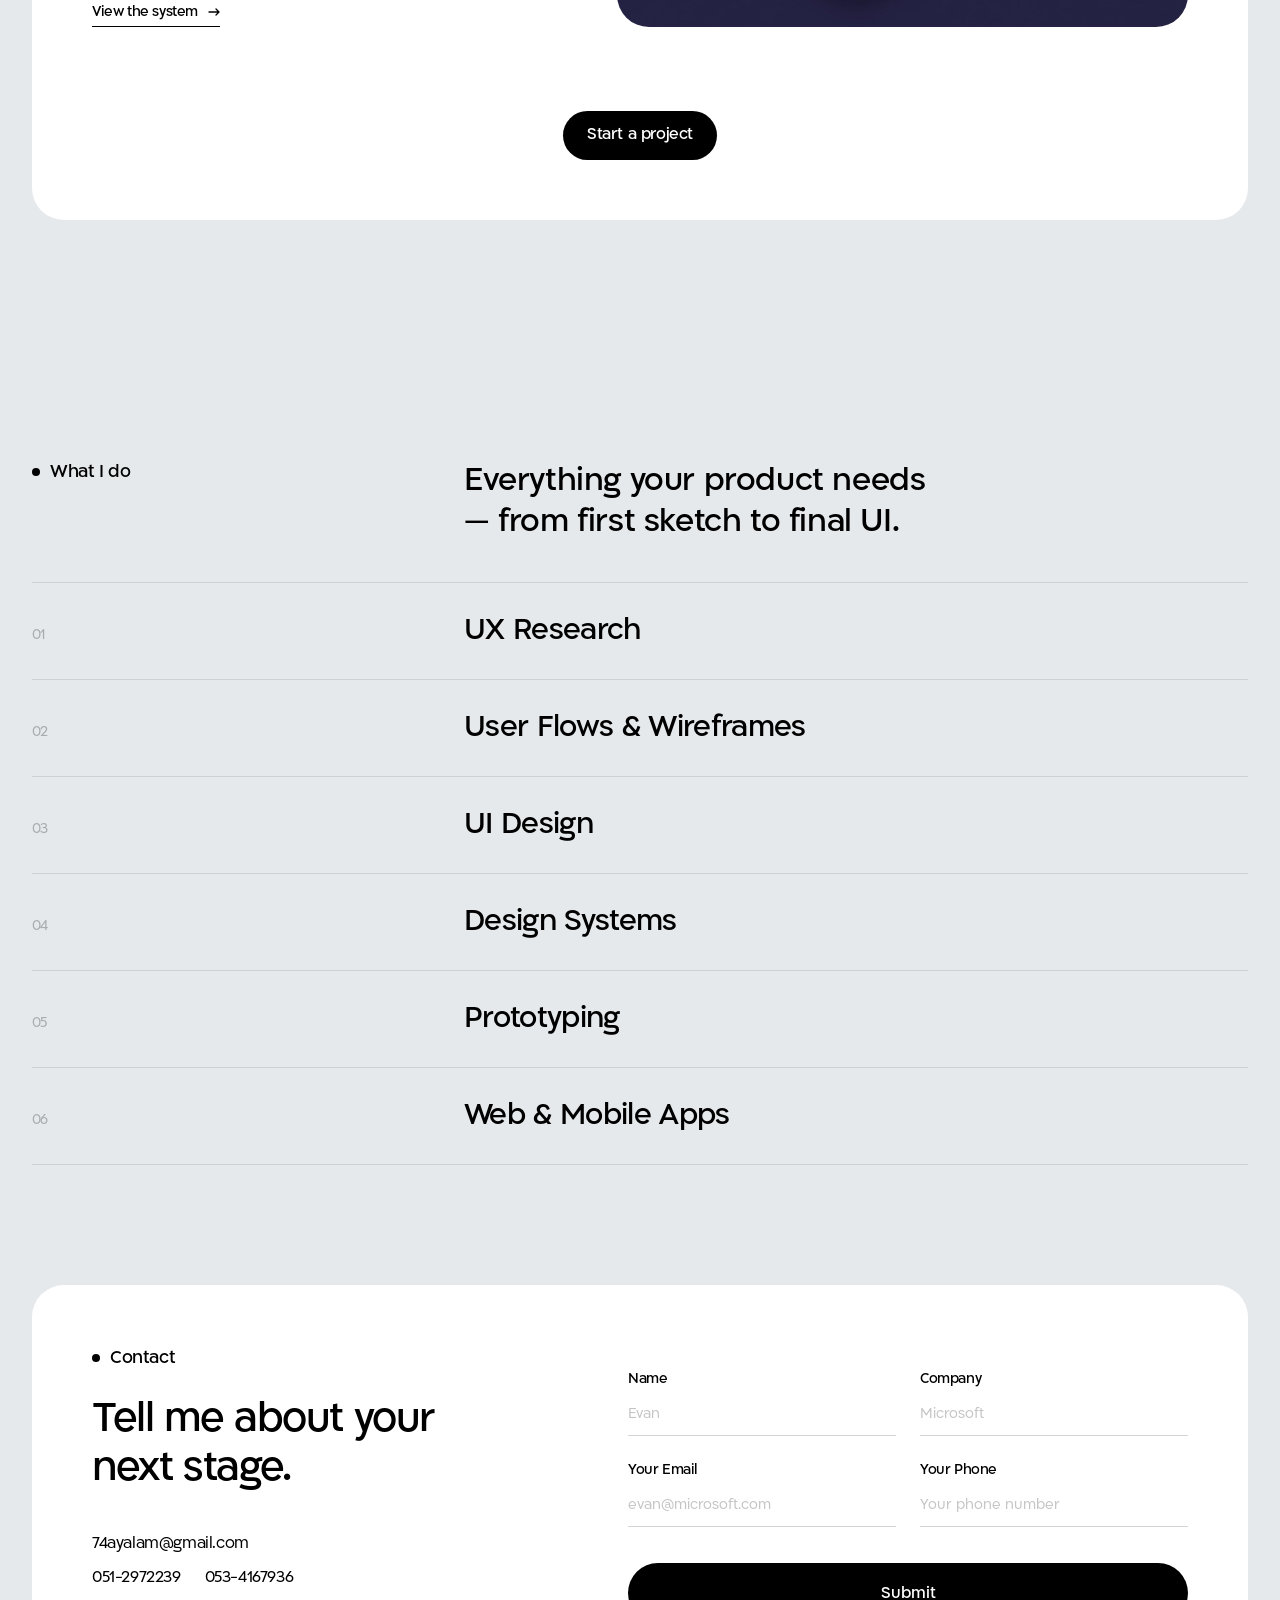
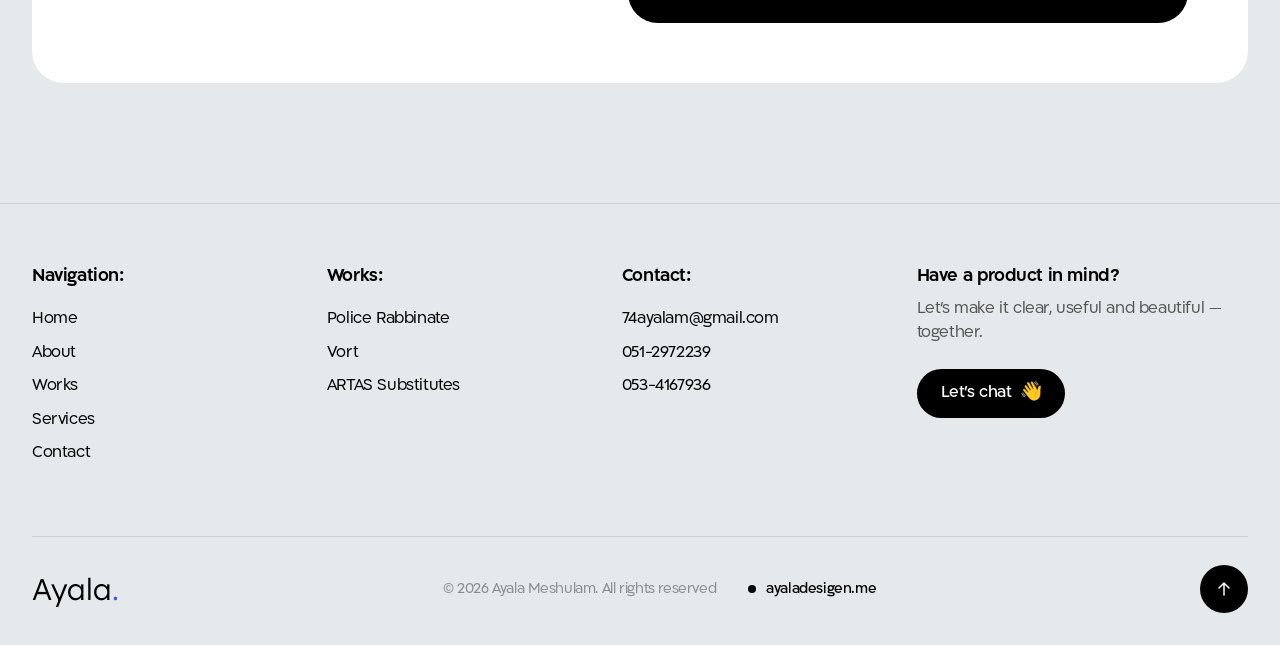
==== commit a7ab2719: "Add CV PDF and link it from the hero button Co-Authored-By: Claude Opus 5.5 <noreply@anthropic.com>" ====
--- a/index.html
+++ b/index.html
@@ -29,7 +29,7 @@
         <button class="menu-btn" type="button" aria-label="Open menu" aria-expanded="false" aria-controls="menu-overlay">
           <span></span><span></span>
         </button>
-        <a class="pill pill--light" href="#contact">Let’s chat <span class="wave" aria-hidden="true">👋</span></a>
+        <a class="pill pill--light" href="https://wa.me/972534167936" target="_blank" rel="noopener">Let’s chat <span class="wave" aria-hidden="true">👋</span></a>
       </div>
     </div>
   </header>
@@ -52,7 +52,7 @@
       <div class="container hero__inner">
         <p class="eyebrow reveal">I help brands and teams shape digital products <span>that people actually enjoy using.</span></p>
         <h1 class="reveal">UX/UI designer crafting clear,<br>human digital products</h1>
-        <a class="pill pill--dark reveal" href="#works">See selected work</a>
+        <a class="pill pill--dark reveal" href="cv/Ayala-Meshulam-CV.pdf" target="_blank" rel="noopener"><span lang="he" dir="rtl">קורות חיים</span></a>
         <a class="scroll-down" href="#about" aria-label="Scroll down">
           <svg width="12" height="14" viewBox="0 0 12 14" fill="none" aria-hidden="true"><path d="M6 1v12m0 0L1 8m5 5 5-5" stroke="currentColor" stroke-width="1.5" stroke-linecap="round" stroke-linejoin="round"/></svg>
         </a>
@@ -227,7 +227,7 @@
         <div class="footer__cta">
           <div class="footer__title">Have a product in mind?</div>
           <p>Let’s make it clear, useful and beautiful — together.</p>
-          <a class="pill pill--dark" href="#contact">Let’s chat <span aria-hidden="true">👋</span></a>
+          <a class="pill pill--dark" href="https://wa.me/972534167936" target="_blank" rel="noopener">Let’s chat <span aria-hidden="true">👋</span></a>
         </div>
       </div>
 
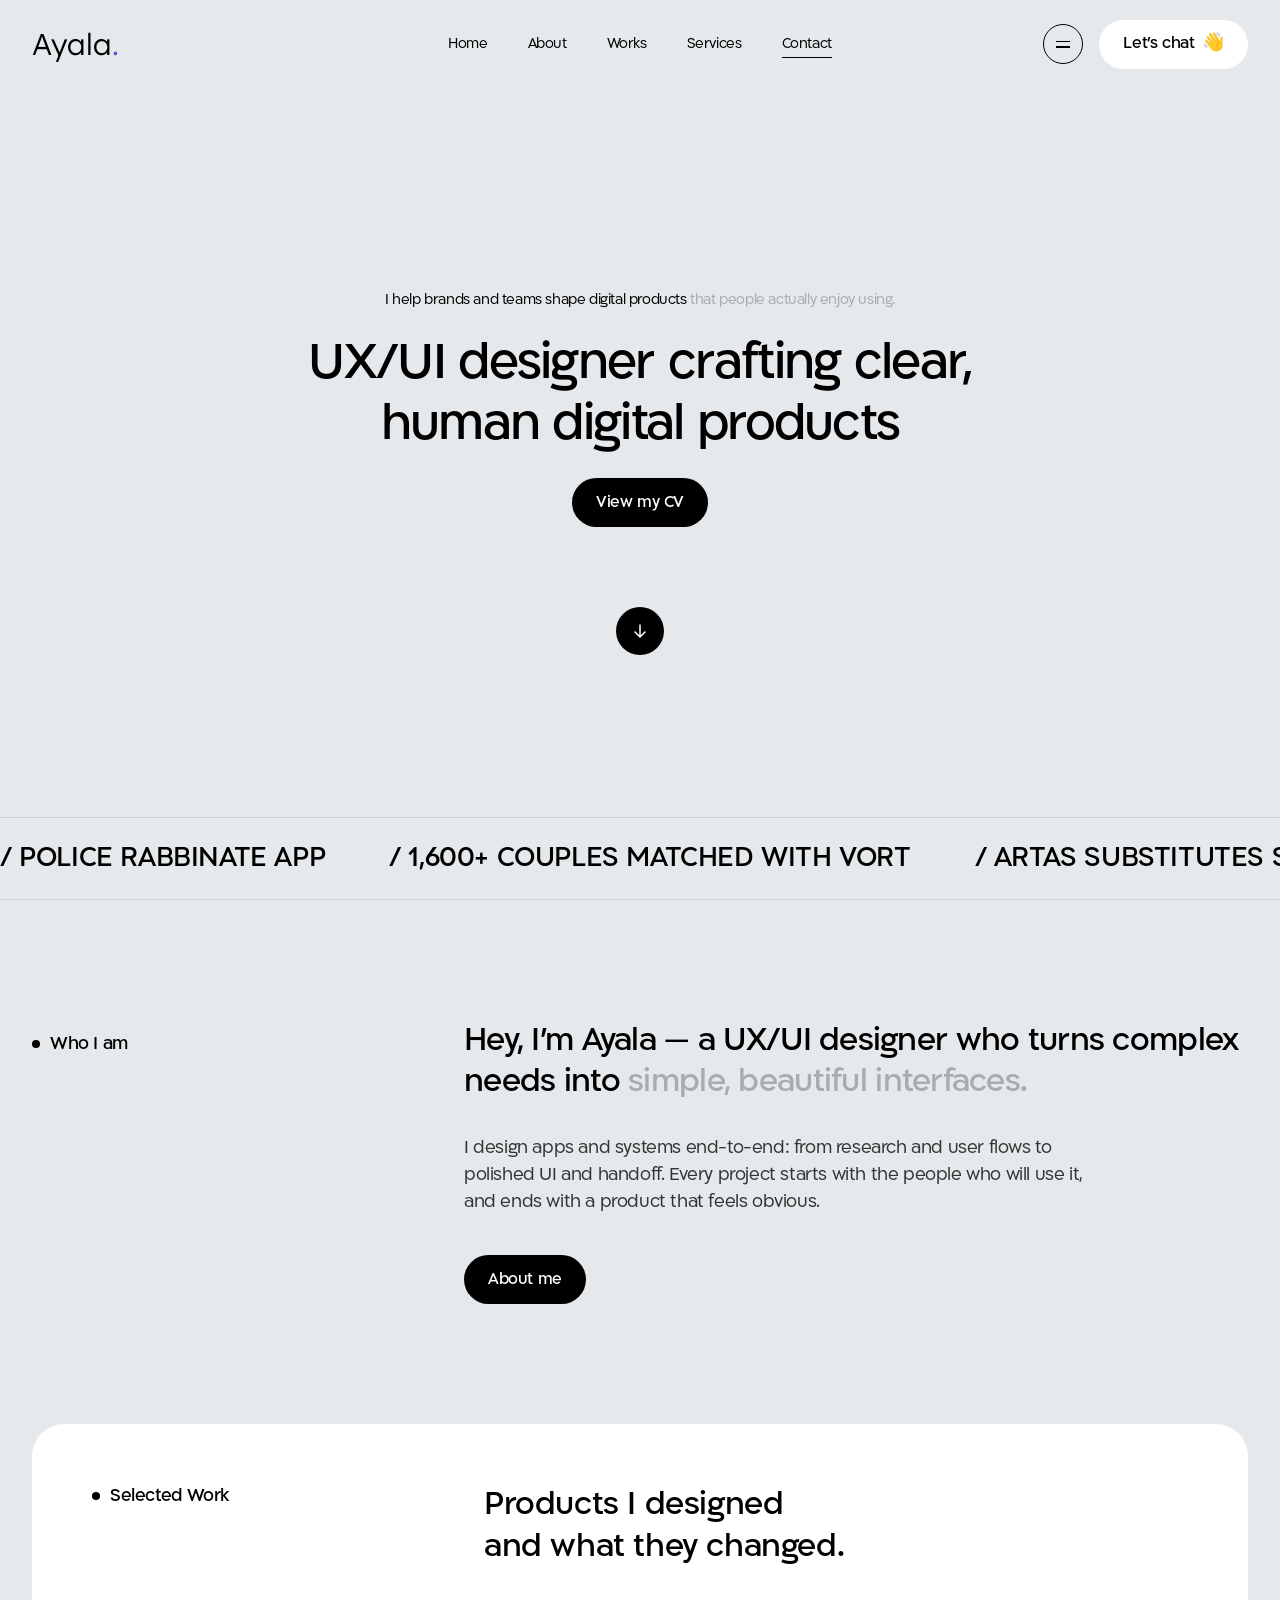
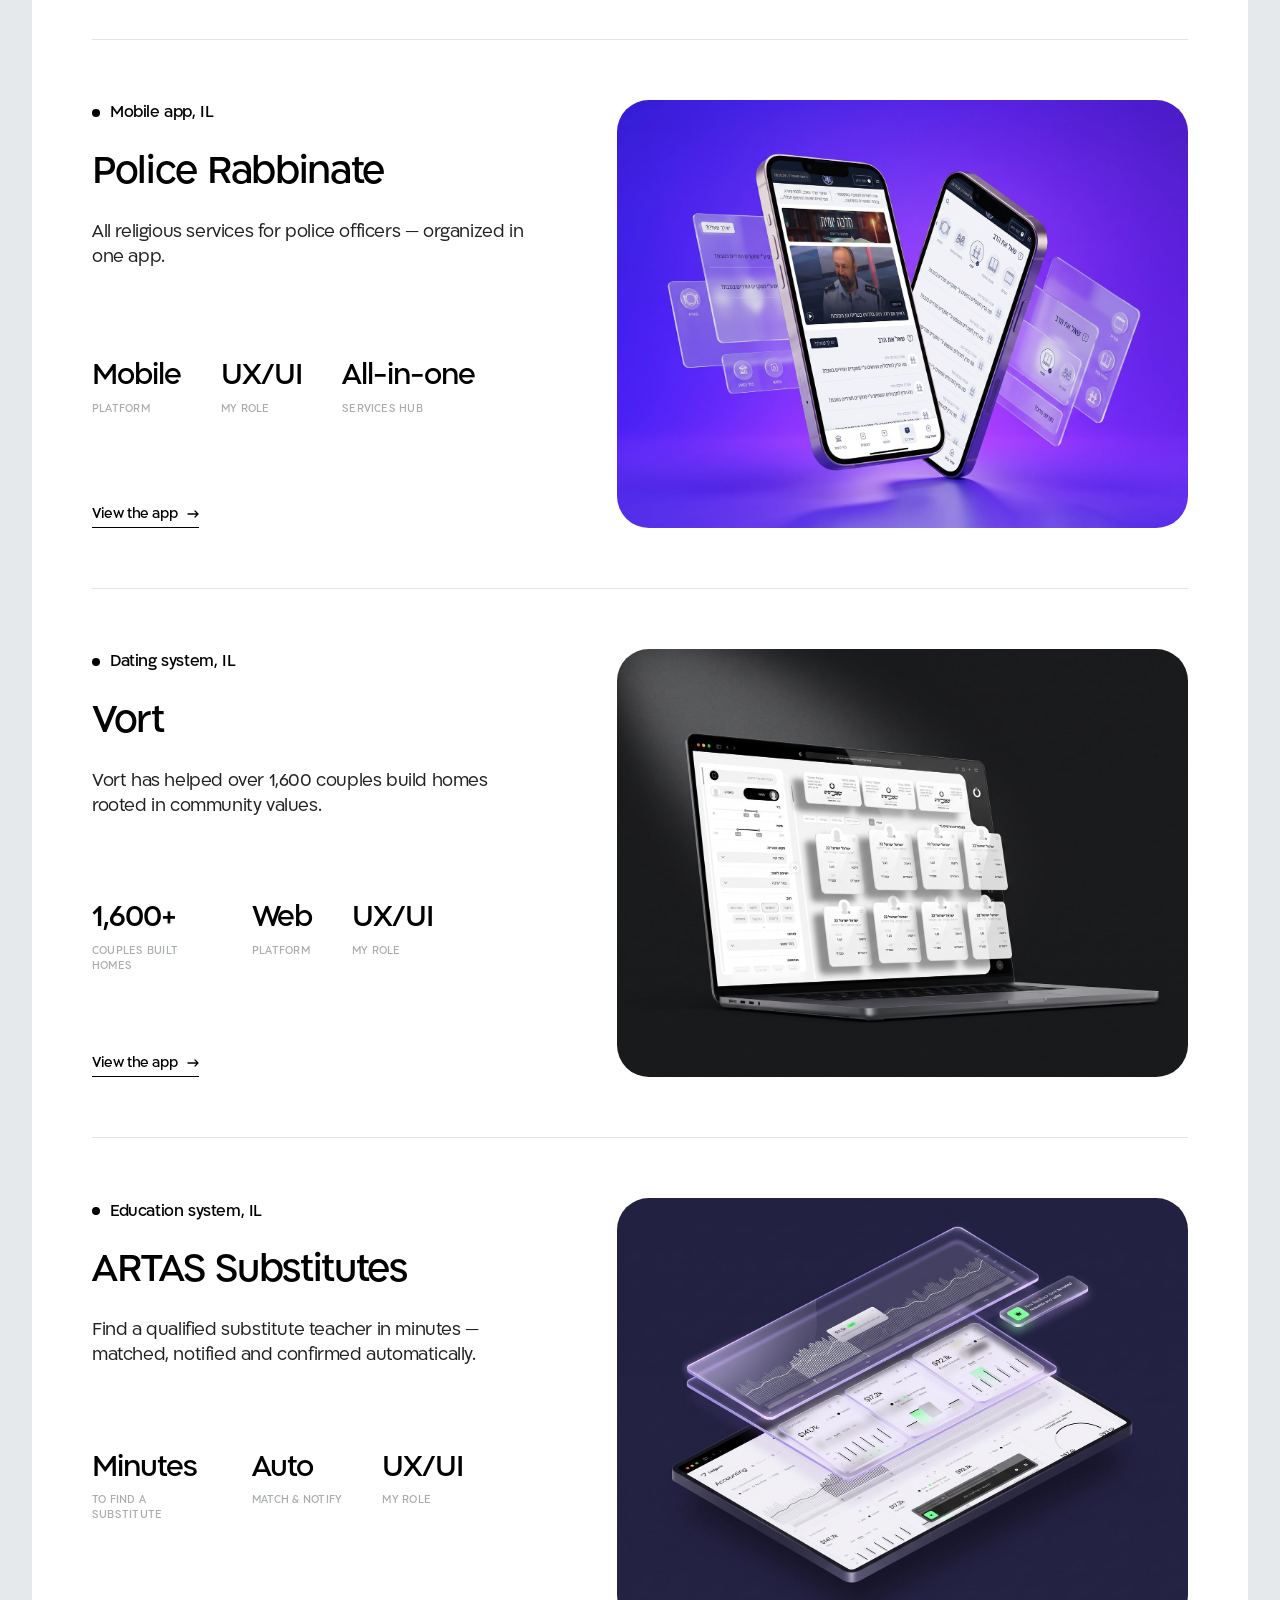
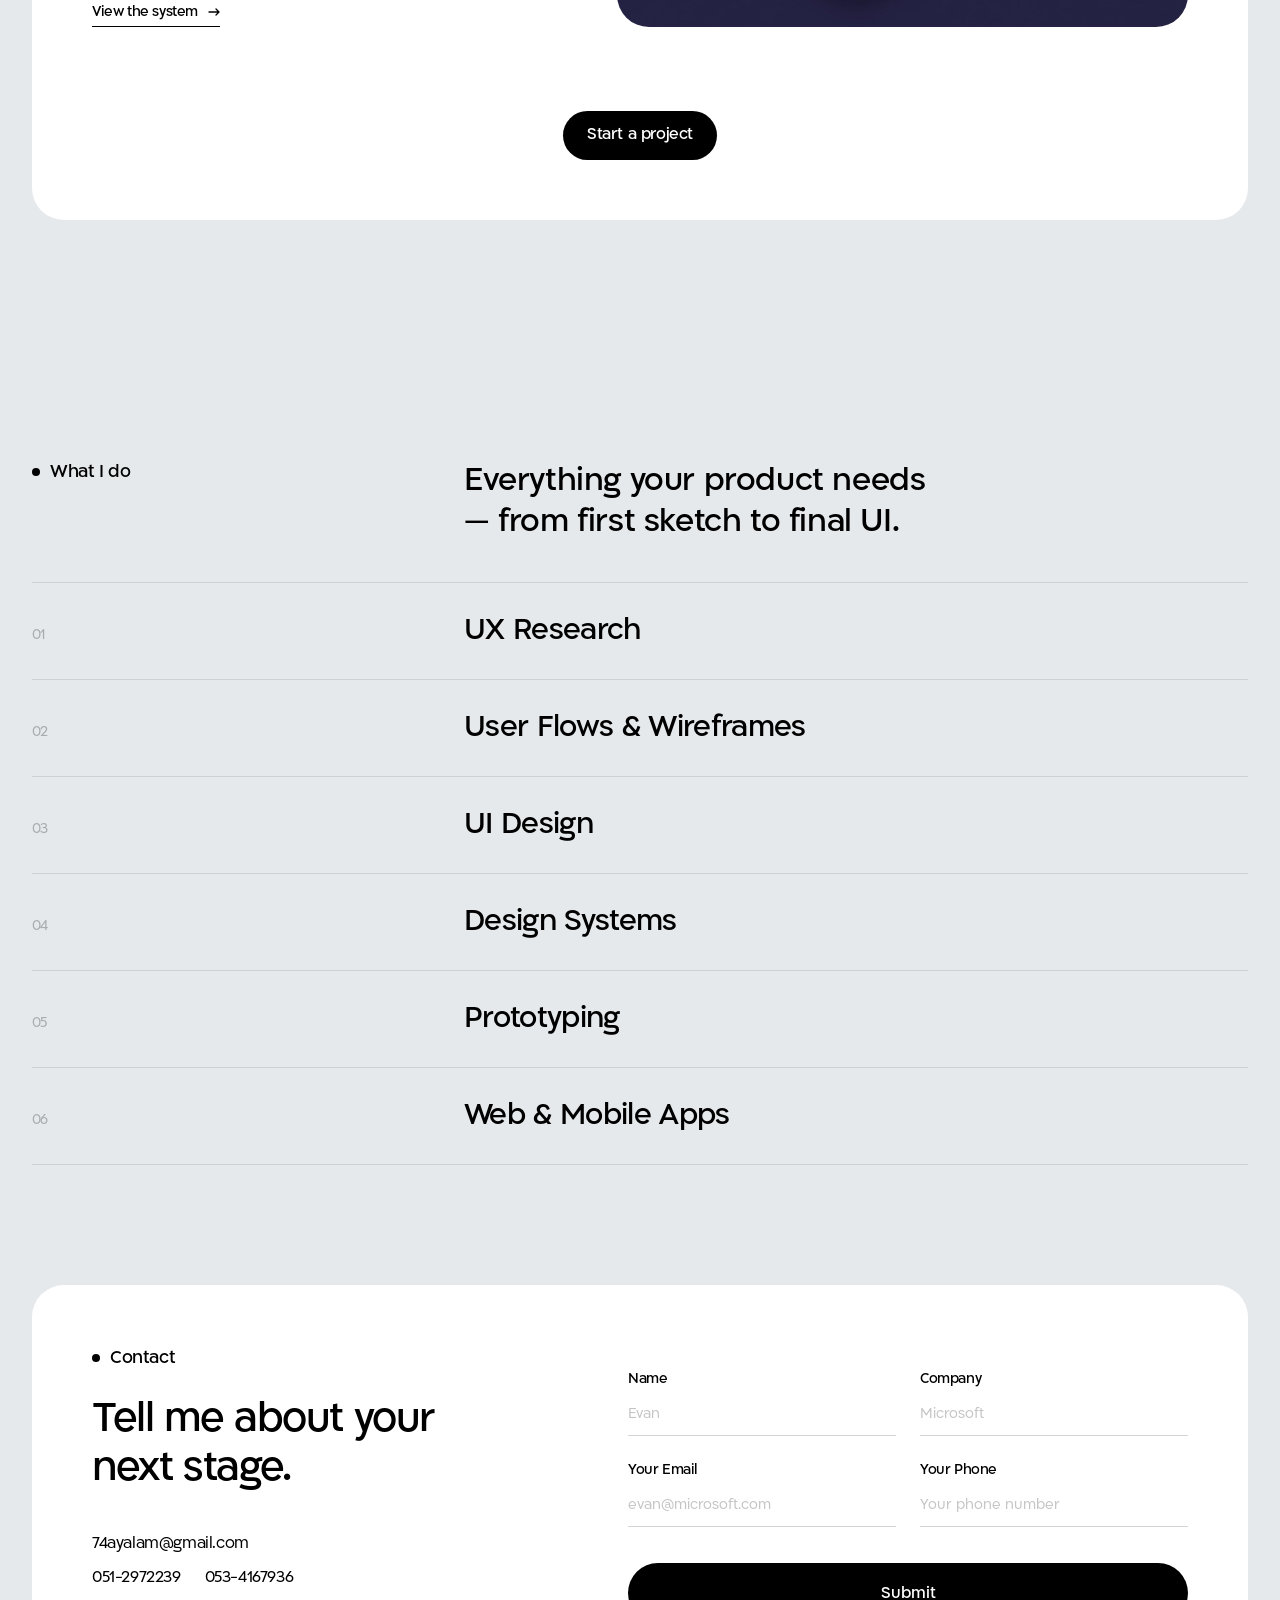
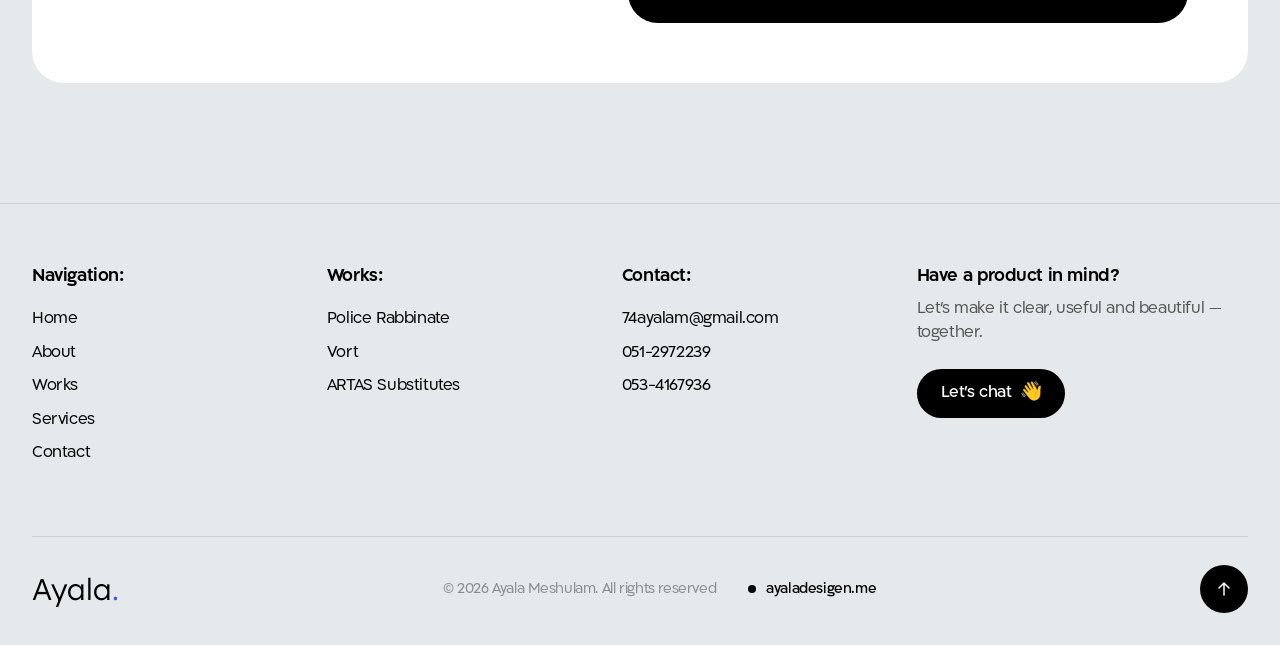
==== commit 11f9ec06: "Add CV page and point the hero button to it The button now reads "View my CV" and opens a page that " ====
--- a/index.html
+++ b/index.html
@@ -52,7 +52,7 @@
       <div class="container hero__inner">
         <p class="eyebrow reveal">I help brands and teams shape digital products <span>that people actually enjoy using.</span></p>
         <h1 class="reveal">UX/UI designer crafting clear,<br>human digital products</h1>
-        <a class="pill pill--dark reveal" href="cv/Ayala-Meshulam-CV.pdf" target="_blank" rel="noopener"><span lang="he" dir="rtl">קורות חיים</span></a>
+        <a class="pill pill--dark reveal" href="cv/">View my CV</a>
         <a class="scroll-down" href="#about" aria-label="Scroll down">
           <svg width="12" height="14" viewBox="0 0 12 14" fill="none" aria-hidden="true"><path d="M6 1v12m0 0L1 8m5 5 5-5" stroke="currentColor" stroke-width="1.5" stroke-linecap="round" stroke-linejoin="round"/></svg>
         </a>
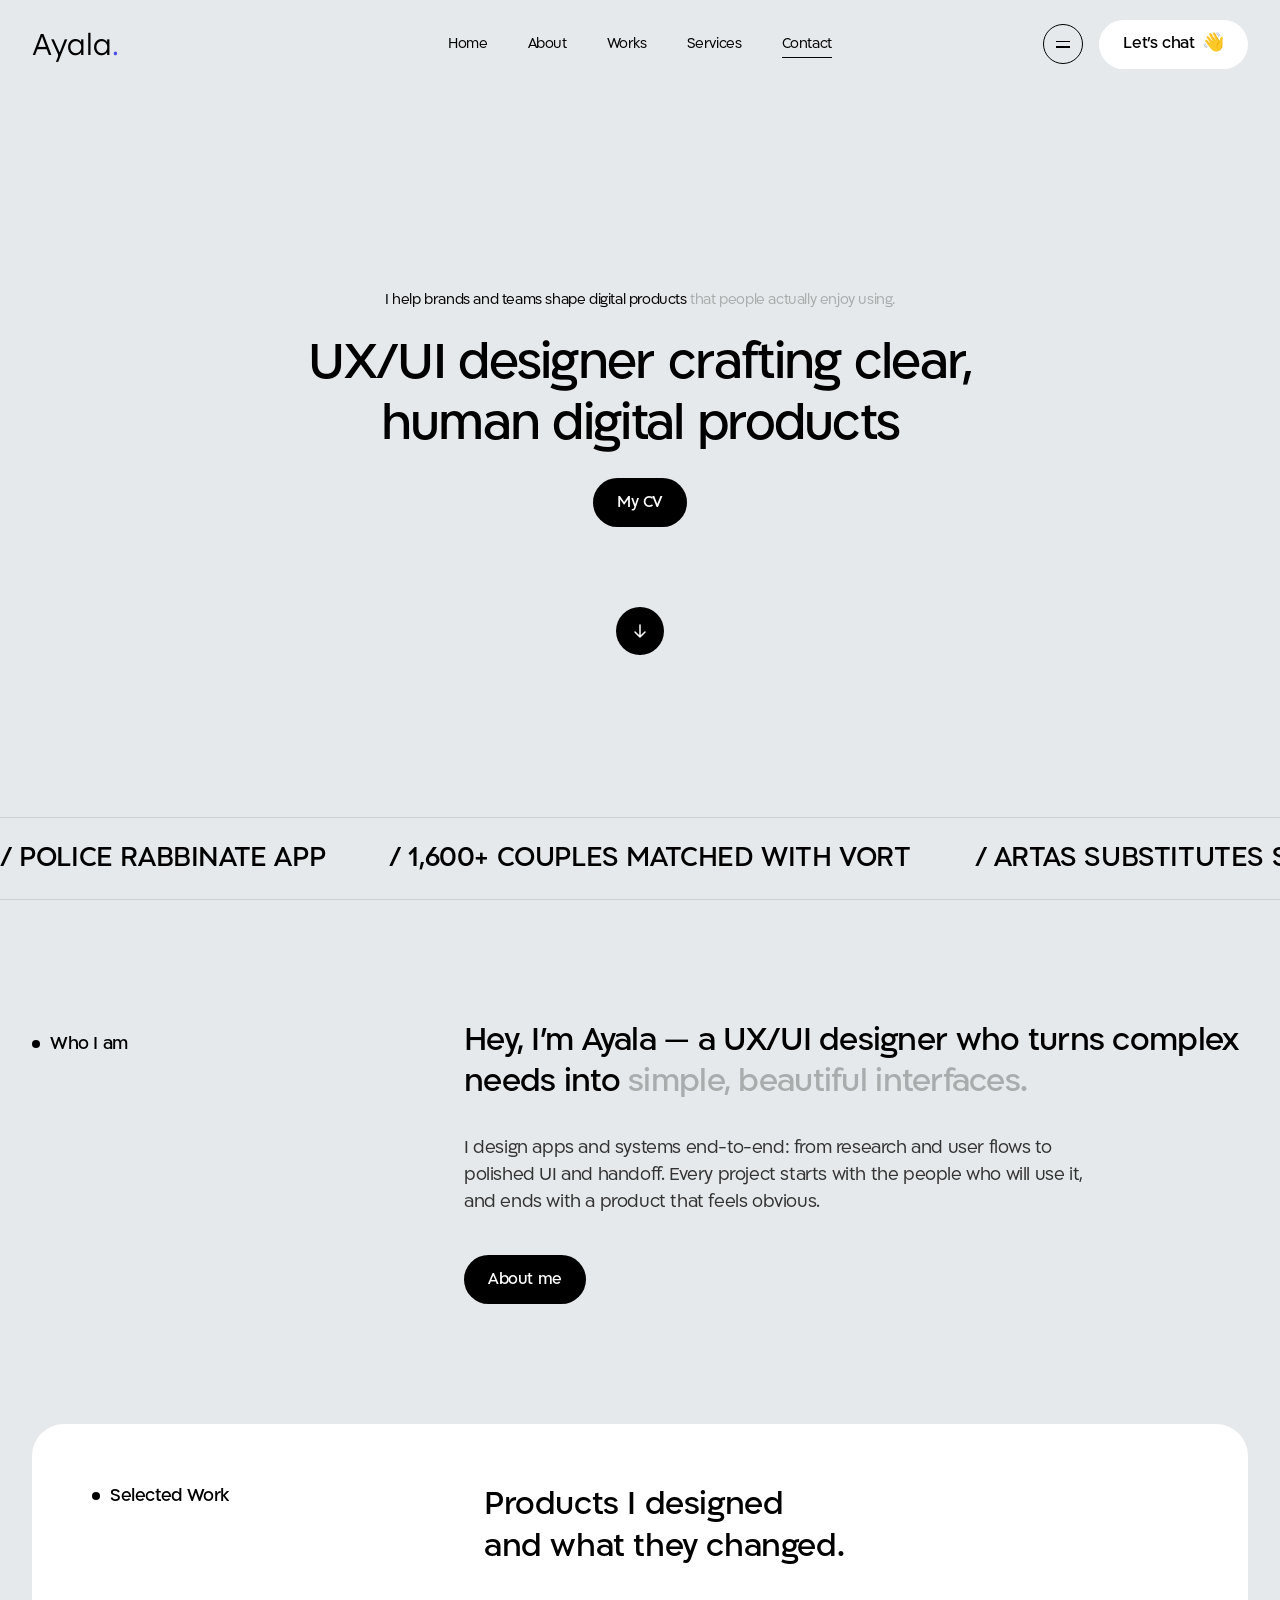
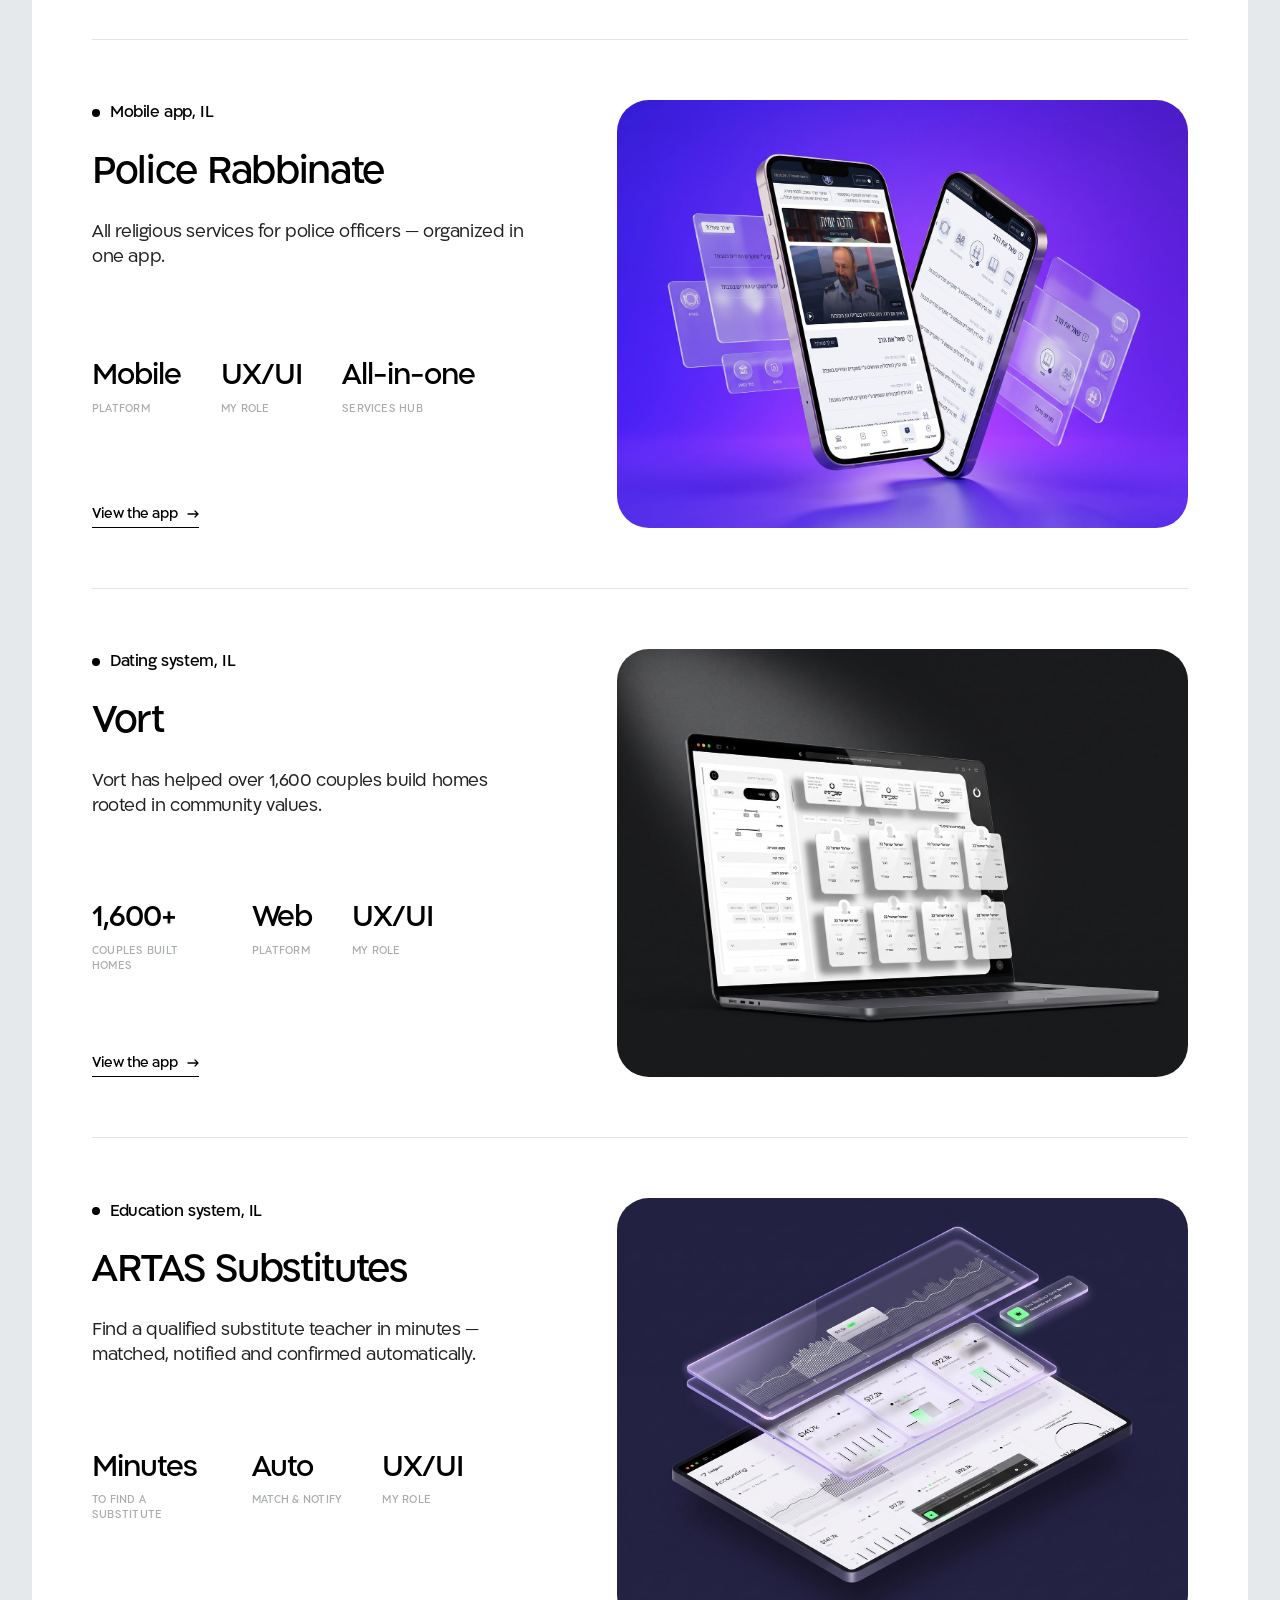
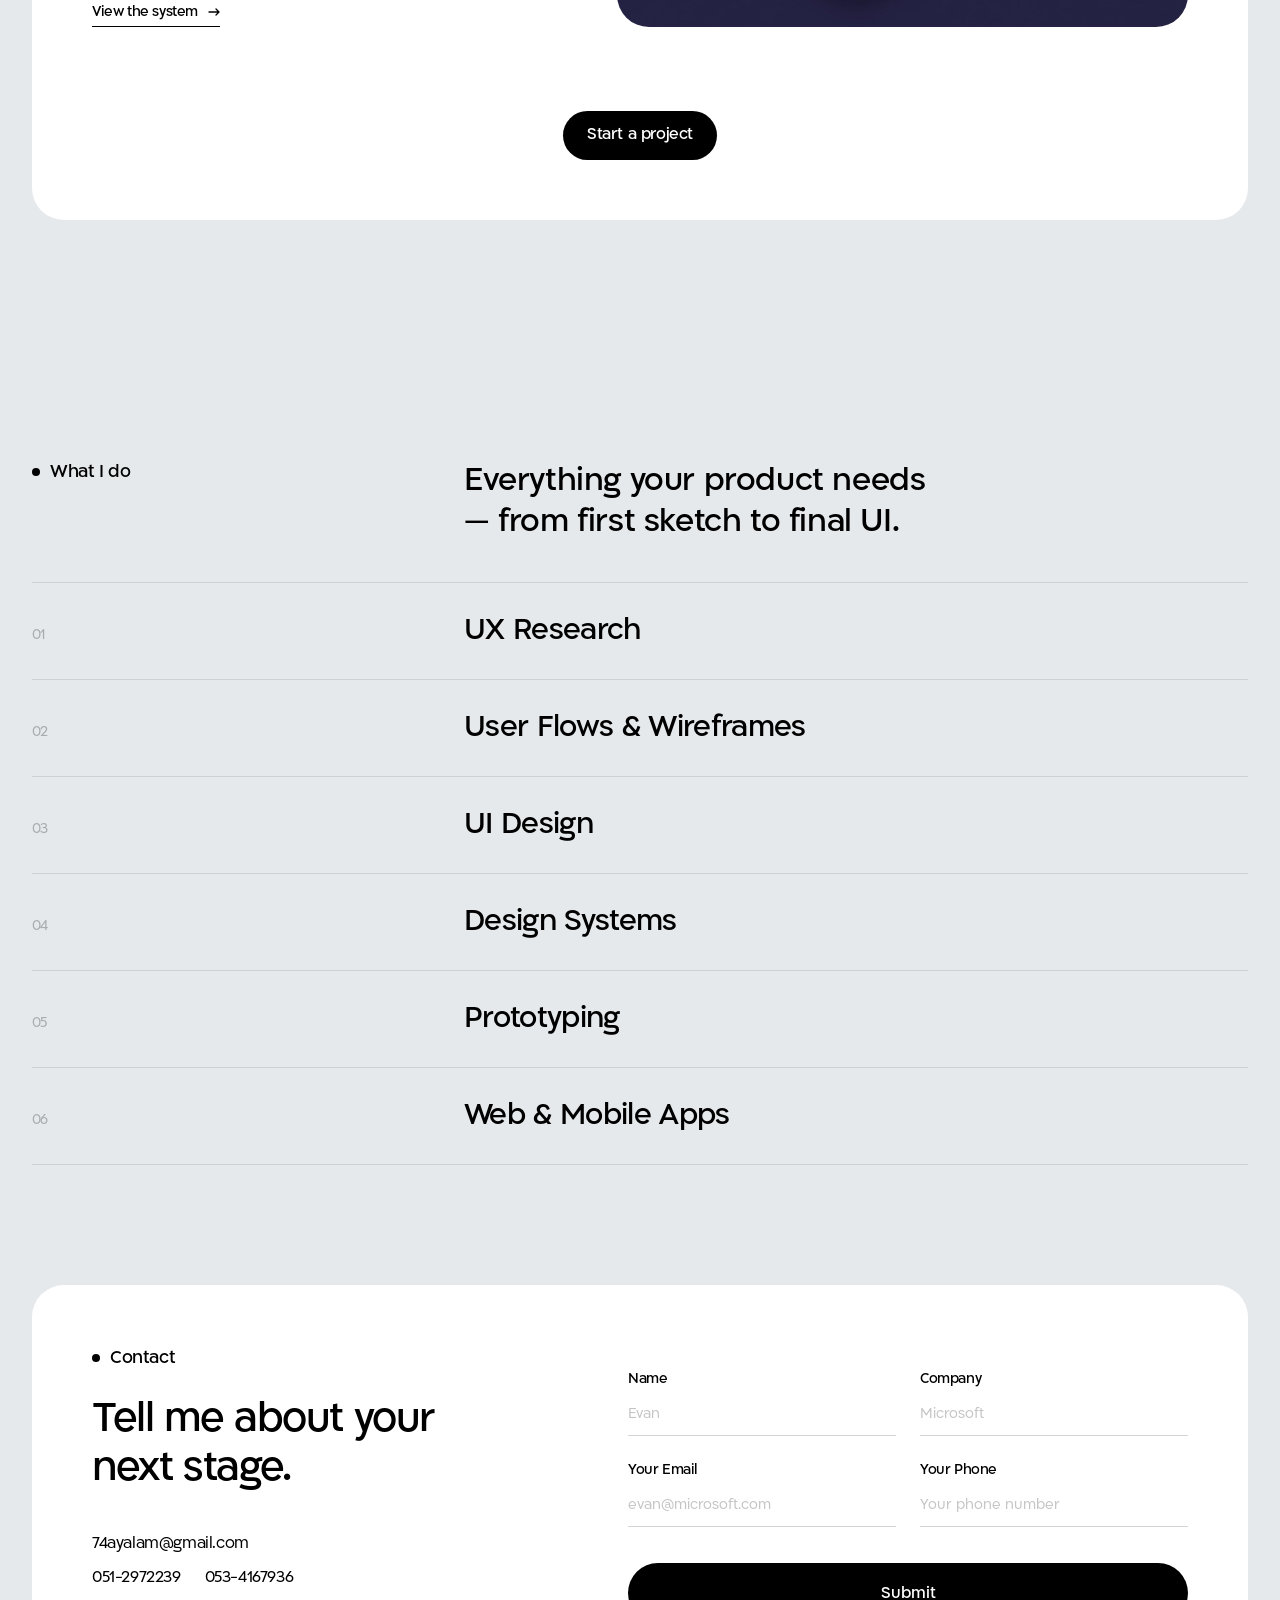
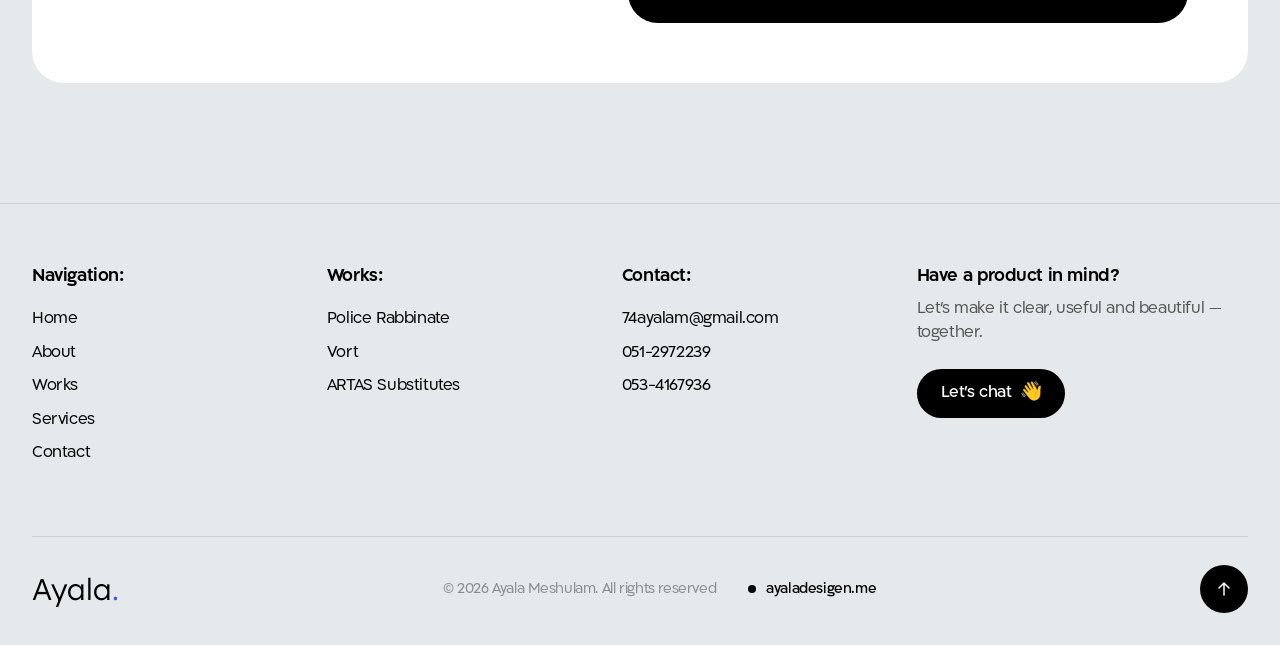
==== commit 1ee21d8b: "Link straight to index.html files and rename CV button to My CV Folder links like "cv/" open the fol" ====
--- a/index.html
+++ b/index.html
@@ -52,7 +52,7 @@
       <div class="container hero__inner">
         <p class="eyebrow reveal">I help brands and teams shape digital products <span>that people actually enjoy using.</span></p>
         <h1 class="reveal">UX/UI designer crafting clear,<br>human digital products</h1>
-        <a class="pill pill--dark reveal" href="cv/">View my CV</a>
+        <a class="pill pill--dark reveal" href="cv/index.html">My CV</a>
         <a class="scroll-down" href="#about" aria-label="Scroll down">
           <svg width="12" height="14" viewBox="0 0 12 14" fill="none" aria-hidden="true"><path d="M6 1v12m0 0L1 8m5 5 5-5" stroke="currentColor" stroke-width="1.5" stroke-linecap="round" stroke-linejoin="round"/></svg>
         </a>
@@ -112,7 +112,7 @@
             <div class="project__info">
               <div>
                 <div class="tag"><i class="dot"></i>Dating system, IL</div>
-                <h3><a href="vort/">Vort</a></h3>
+                <h3><a href="vort/index.html">Vort</a></h3>
                 <p>Vort has helped over 1,600 couples build homes rooted in community values.</p>
               </div>
               <dl class="facts">
@@ -120,9 +120,9 @@
                 <div><dt>Web</dt><dd>Platform</dd></div>
                 <div><dt>UX/UI</dt><dd>My role</dd></div>
               </dl>
-              <a class="explore" href="vort/">View the app <svg width="12" height="8" viewBox="0 0 12 8" aria-hidden="true"><path d="M1 4h10m0 0L8 1m3 3L8 7" fill="none" stroke="currentColor" stroke-width="1.3" stroke-linecap="round" stroke-linejoin="round"/></svg></a>
-            </div>
-            <a class="project__img" href="vort/">
+              <a class="explore" href="vort/index.html">View the app <svg width="12" height="8" viewBox="0 0 12 8" aria-hidden="true"><path d="M1 4h10m0 0L8 1m3 3L8 7" fill="none" stroke="currentColor" stroke-width="1.3" stroke-linecap="round" stroke-linejoin="round"/></svg></a>
+            </div>
+            <a class="project__img" href="vort/index.html">
               <img src="assets/mockup-vort.jpg?v=2" alt="Vort dating system dashboard on a laptop" width="1600" height="1195" loading="lazy">
             </a>
           </article>
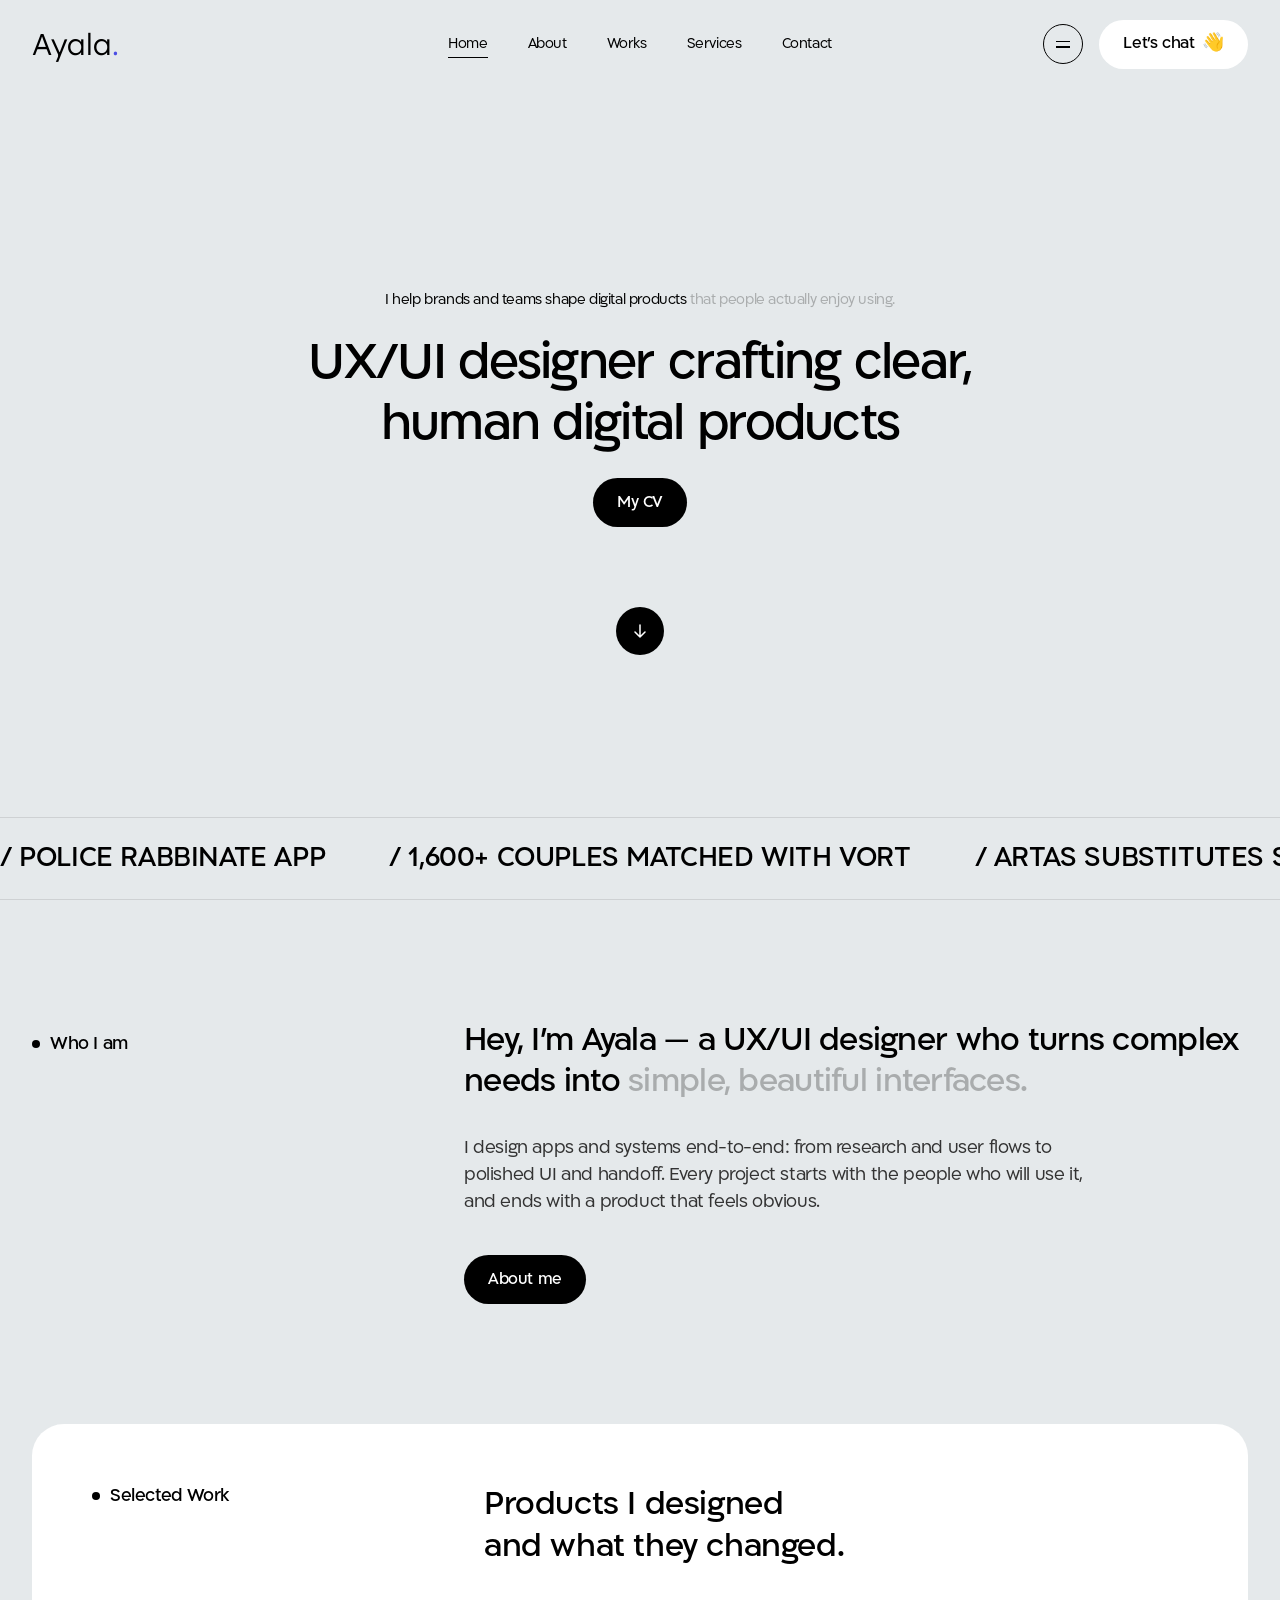
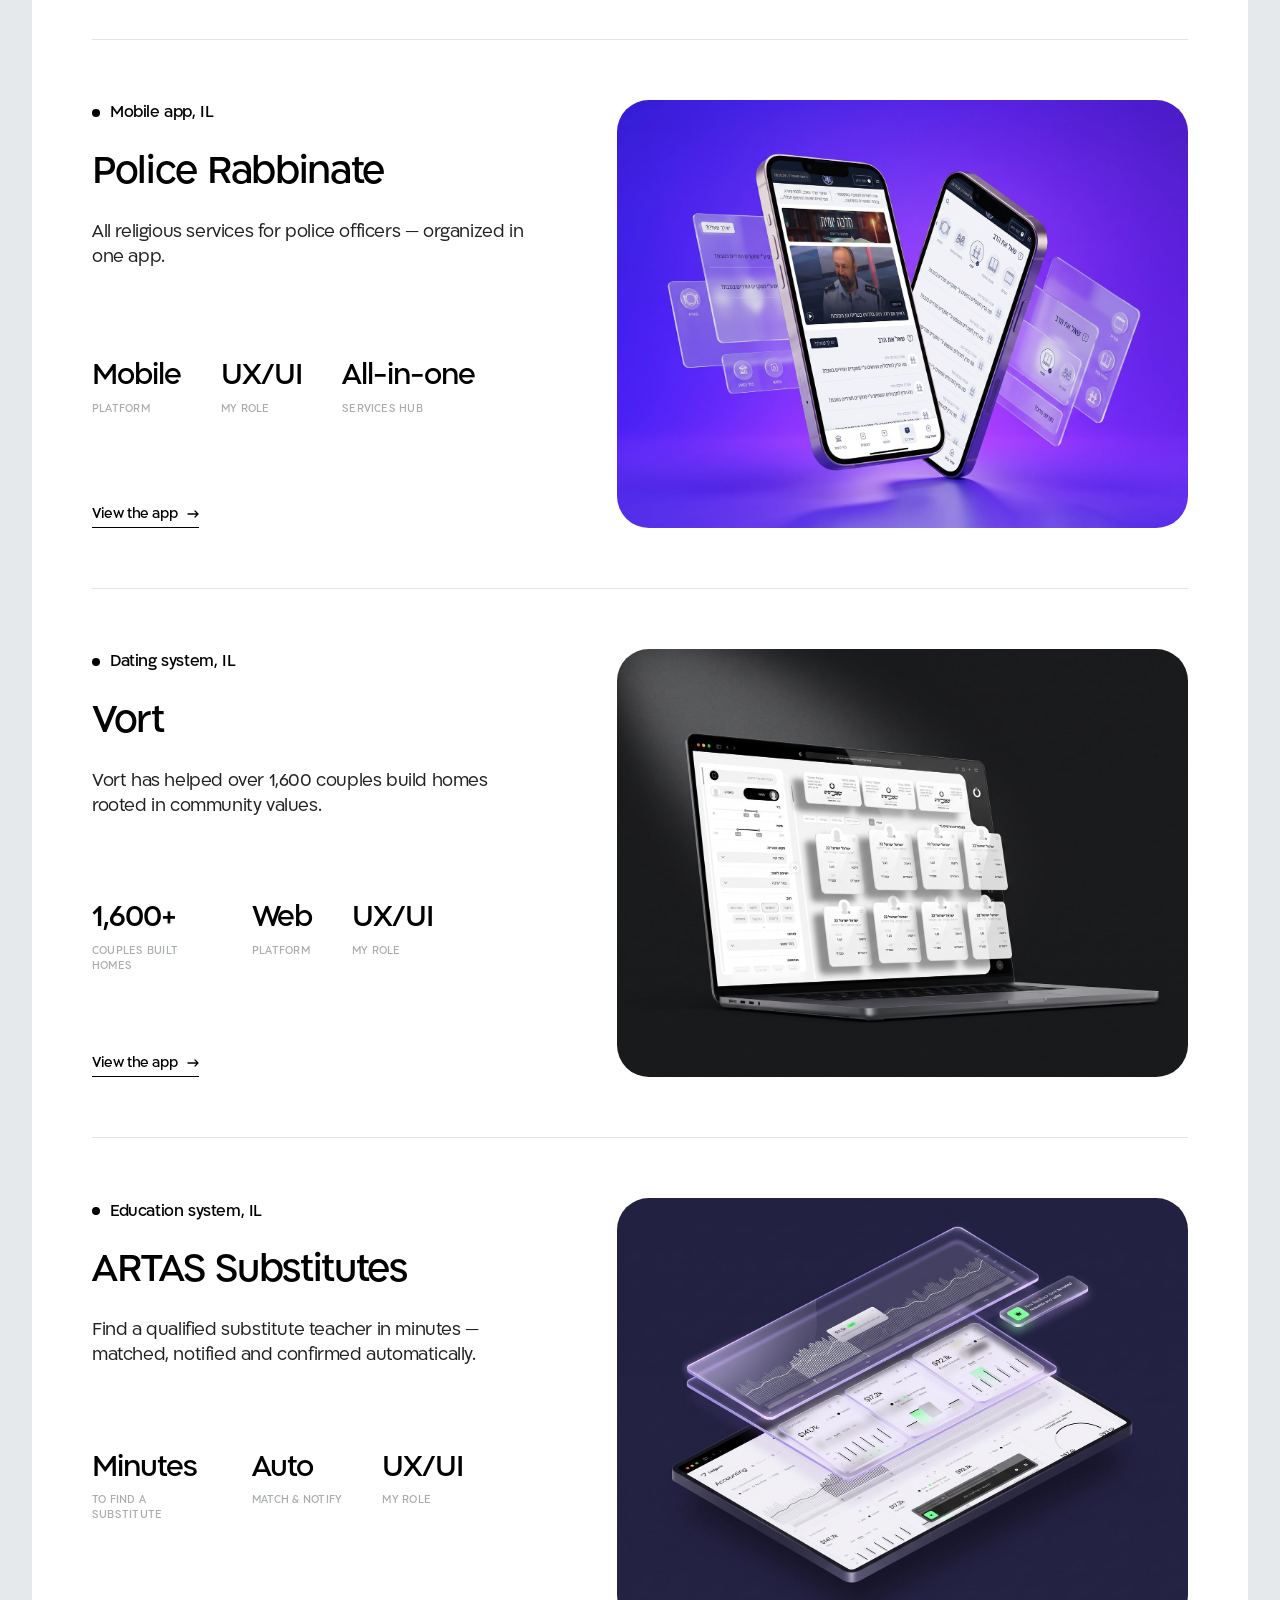
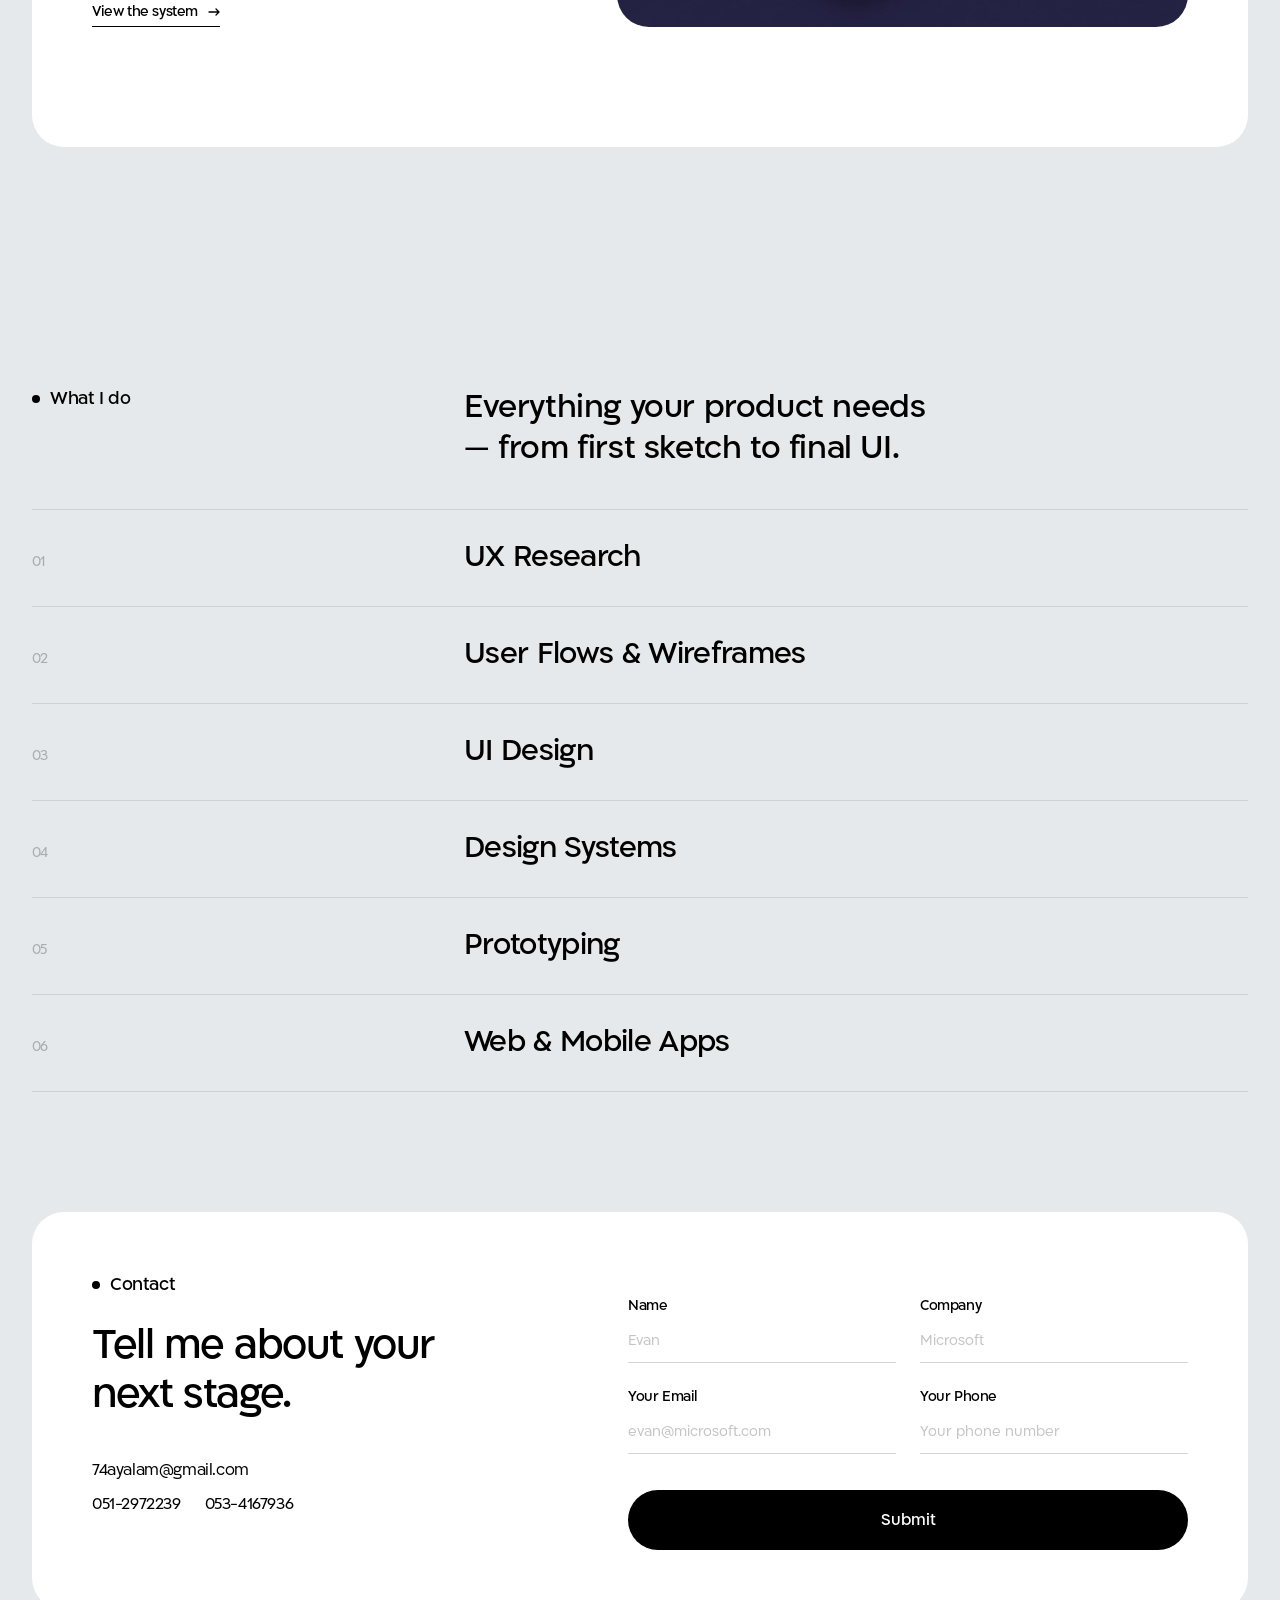
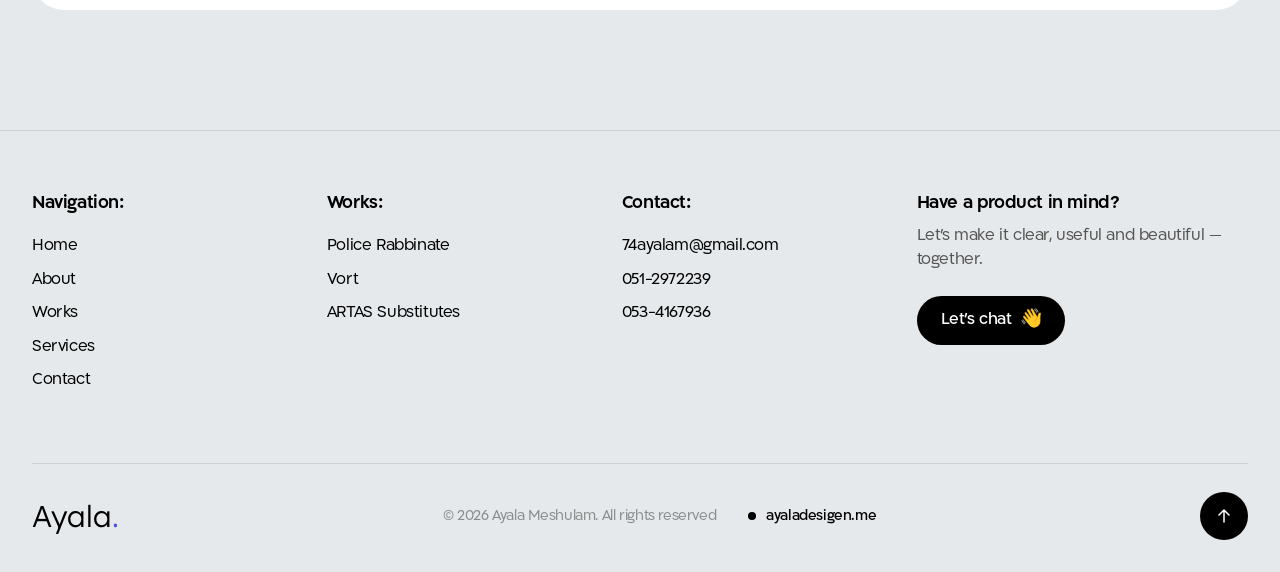
==== commit 8ffe5ebf: "Remove the Start a project button under the works Co-Authored-By: Claude Opus 5.5 <noreply@anthropic" ====
--- a/index.html
+++ b/index.html
@@ -148,9 +148,6 @@
             </a>
           </article>
 
-          <div class="works__more">
-            <a class="pill pill--dark" href="#contact">Start a project</a>
-          </div>
         </div>
       </div>
     </section>
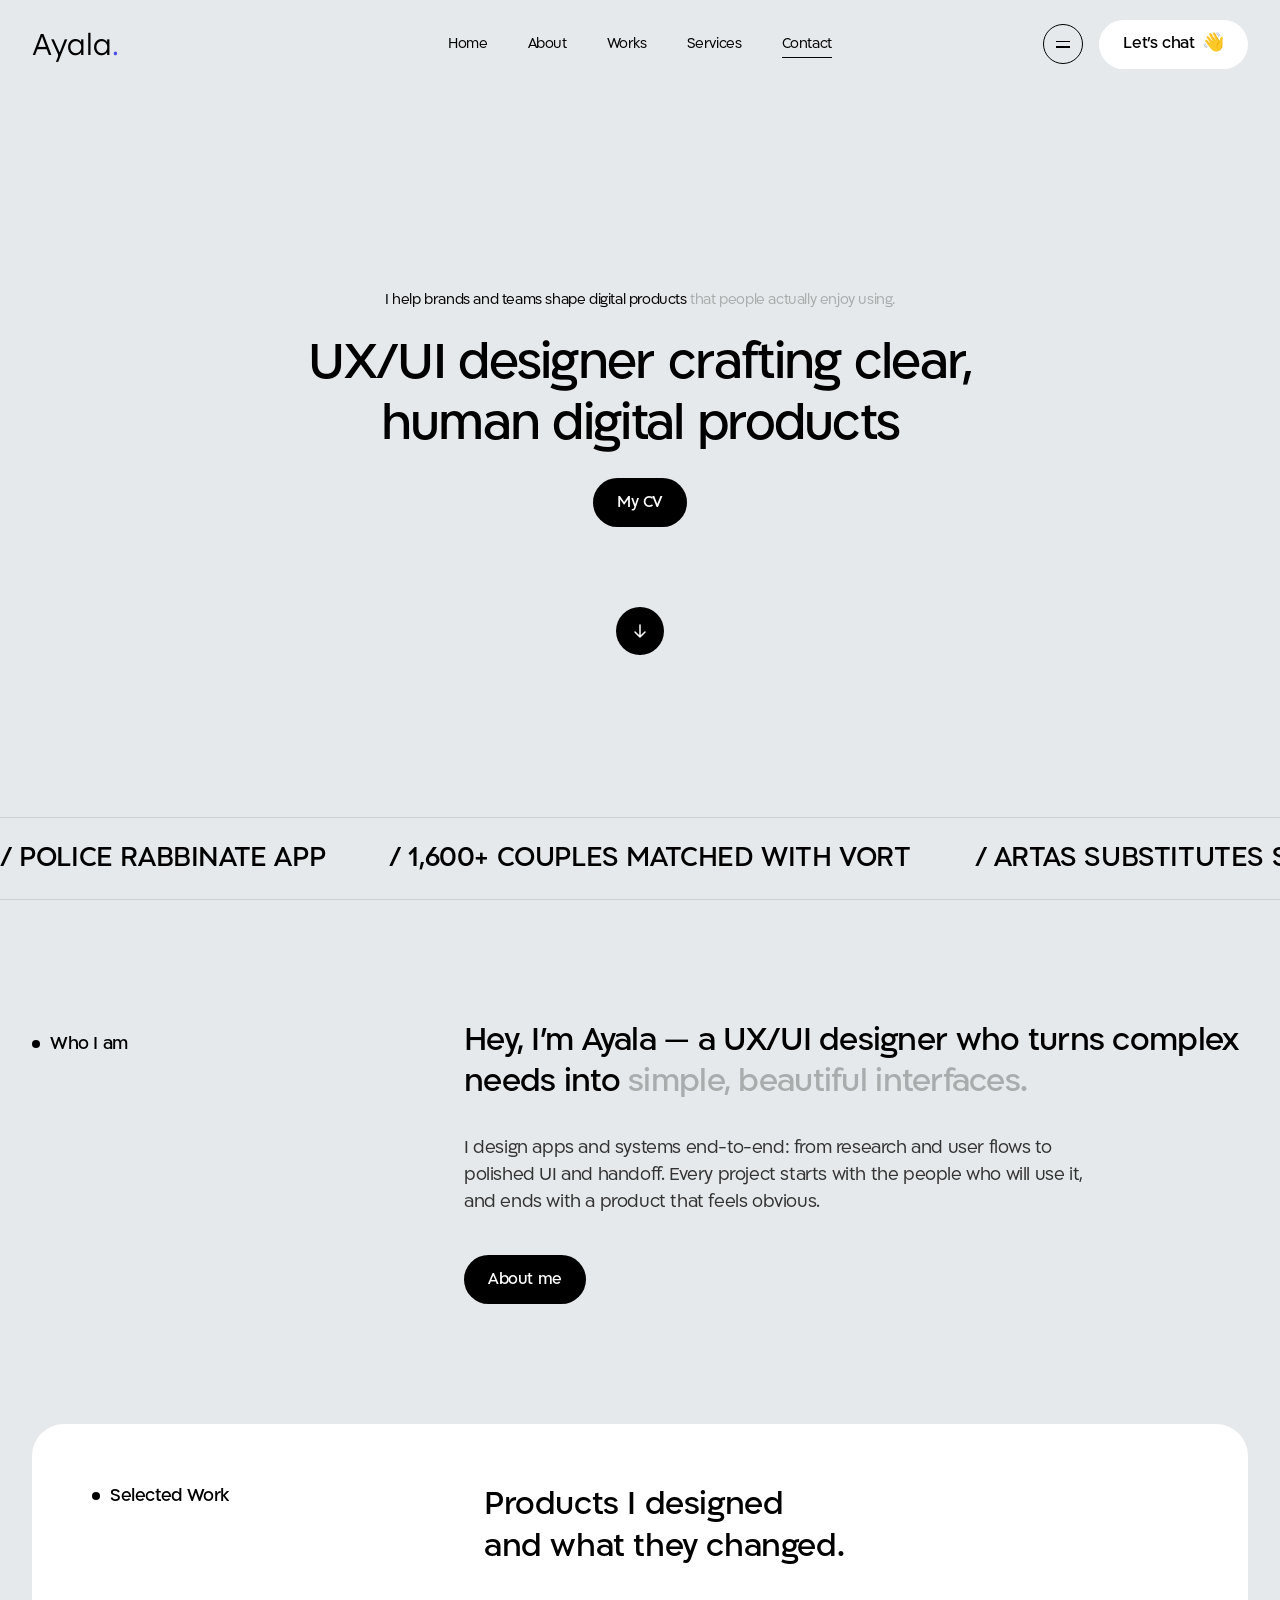
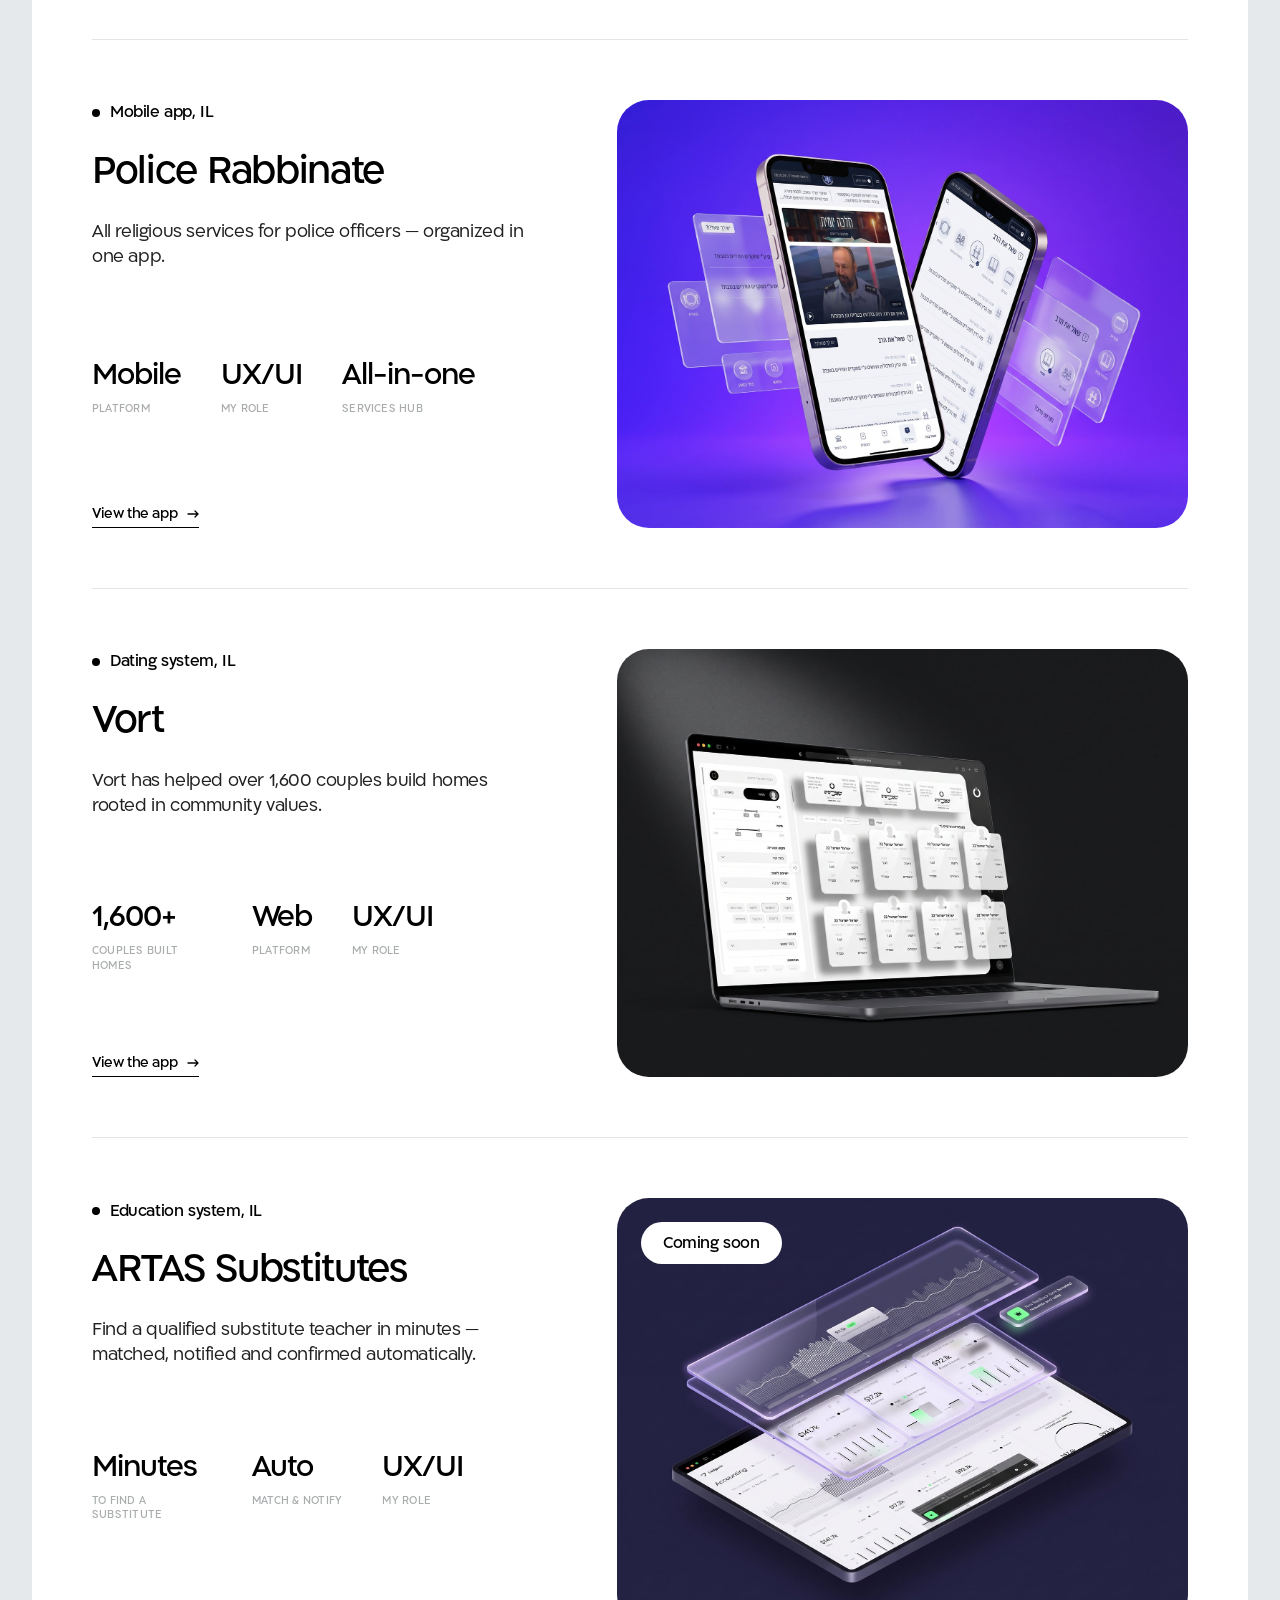
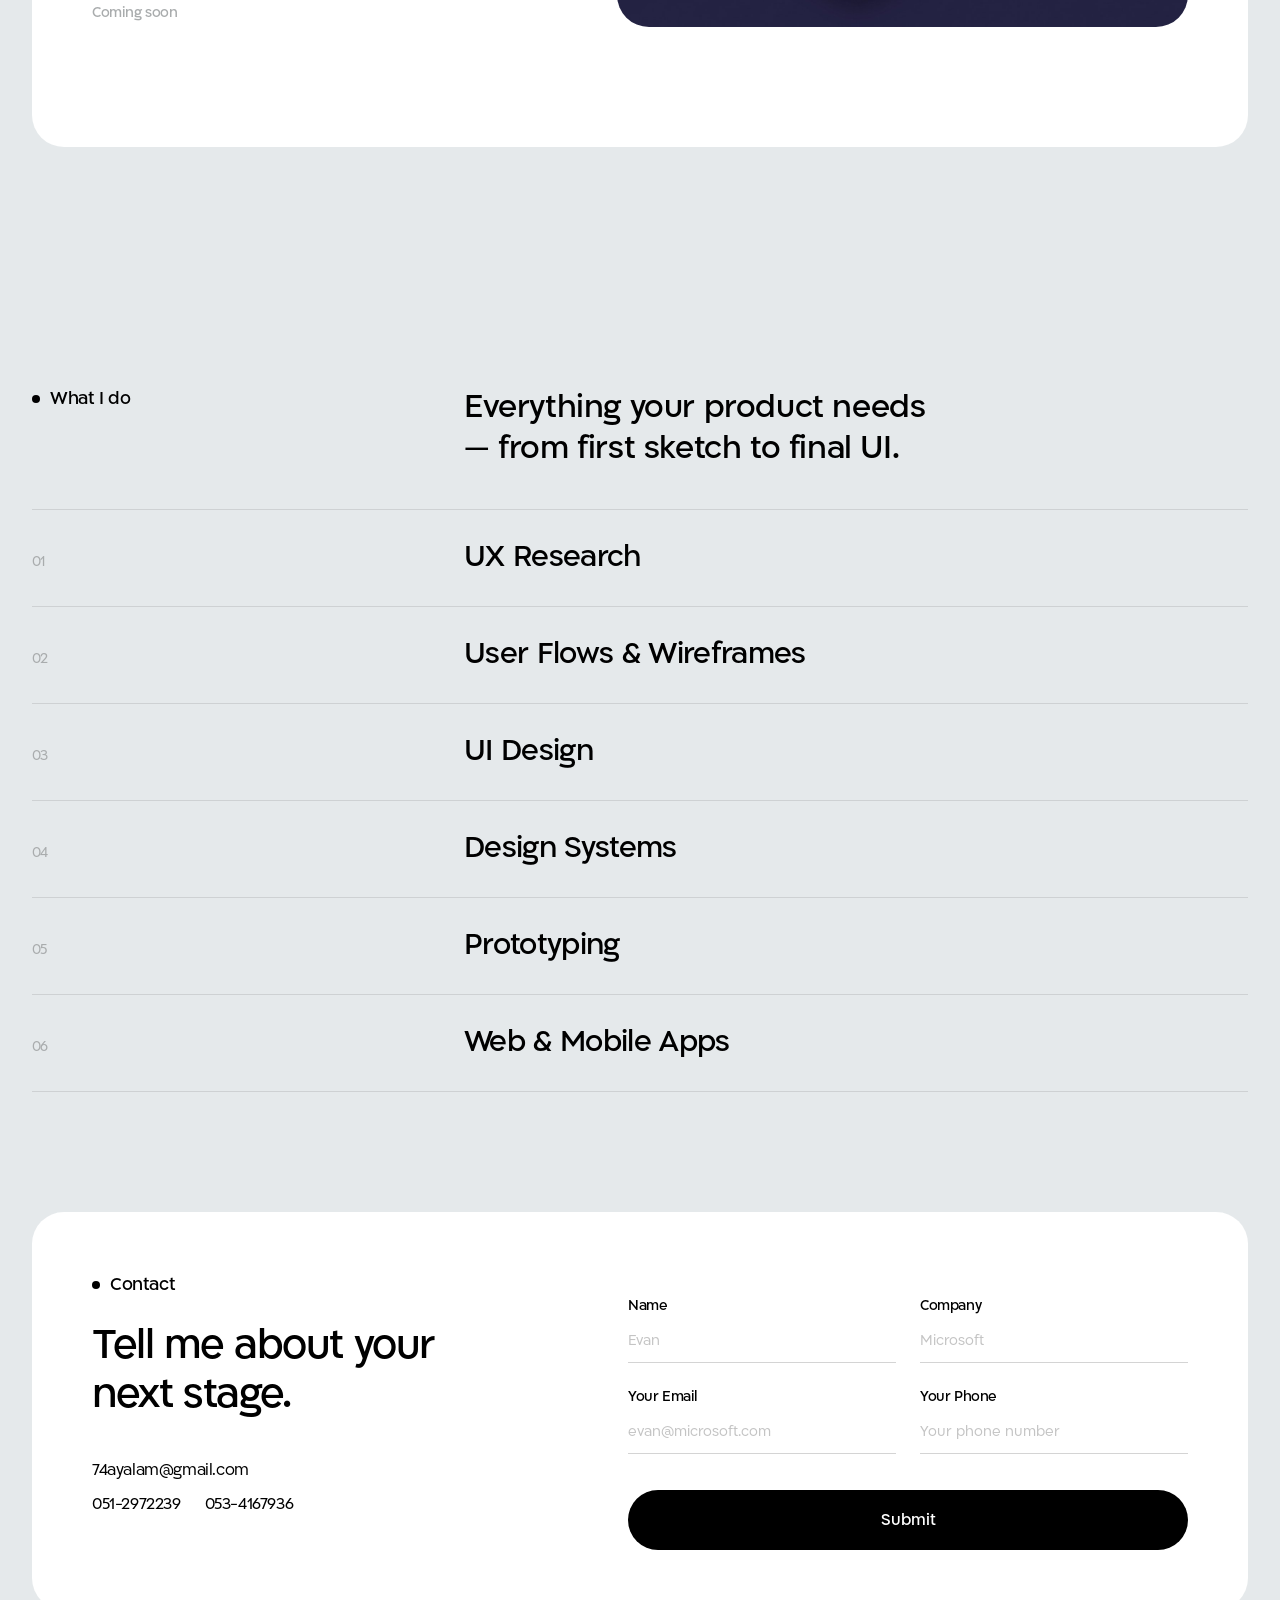
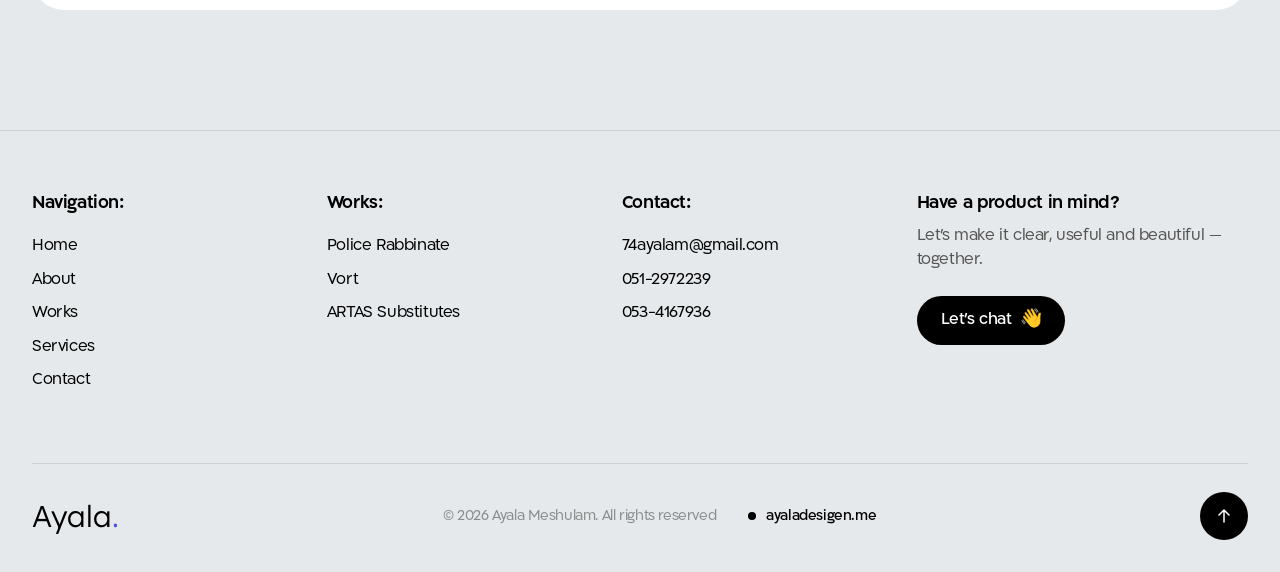
==== commit 357fdc39: "Mark ARTAS project as coming soon Co-Authored-By: Claude Opus 5.5 <noreply@anthropic.com>" ====
--- a/index.html
+++ b/index.html
@@ -132,8 +132,8 @@
             <div class="project__info">
               <div>
                 <div class="tag"><i class="dot"></i>Education system, IL</div>
-                <!-- TODO: replace # with the ARTAS project link -->
-                <h3><a href="#">ARTAS Substitutes</a></h3>
+                <!-- TODO: when ARTAS is ready, restore the links (title, "View the system", image) and remove the badge -->
+                <h3>ARTAS Substitutes</h3>
                 <p>Find a qualified substitute teacher in minutes — matched, notified and confirmed automatically.</p>
               </div>
               <dl class="facts">
@@ -141,11 +141,12 @@
                 <div><dt>Auto</dt><dd>Match &amp; notify</dd></div>
                 <div><dt>UX/UI</dt><dd>My role</dd></div>
               </dl>
-              <a class="explore" href="#">View the system <svg width="12" height="8" viewBox="0 0 12 8" aria-hidden="true"><path d="M1 4h10m0 0L8 1m3 3L8 7" fill="none" stroke="currentColor" stroke-width="1.3" stroke-linecap="round" stroke-linejoin="round"/></svg></a>
-            </div>
-            <a class="project__img" href="#">
+              <span class="explore explore--soon">Coming soon</span>
+            </div>
+            <div class="project__img project__img--soon">
               <img src="assets/mockup-artas.jpg?v=2" alt="ARTAS substitutes system on a tablet" width="1600" height="1195" loading="lazy">
-            </a>
+              <span class="badge-soon" aria-hidden="true">Coming soon</span>
+            </div>
           </article>
 
         </div>
--- a/styles.css
+++ b/styles.css
@@ -194,6 +194,16 @@
 }
 .project__img img { width: 100%; height: 100%; object-fit: cover; transition: transform .8s var(--ease); }
 .project__img:hover img { transform: scale(1.04); }
+.project__img--soon { position: relative; }
+.project__img--soon:hover img { transform: none; }
+.badge-soon {
+  position: absolute; top: 24px; left: 24px;
+  padding: 12px 22px; border-radius: 500px;
+  background: #fff; color: #000;
+  font-size: 18px; font-weight: 500; line-height: 1;
+}
+.explore--soon { color: var(--muted); border-bottom: 0; }
+.explore--soon:hover { gap: 10px; color: var(--muted); }
 .works__more { display: flex; justify-content: center; padding-top: 24px; }
 
 /* ---------- Services ---------- */
@@ -290,6 +300,7 @@
   .works__card { padding: 28px 20px; border-radius: 24px; }
   .project { grid-template-columns: 1fr; padding-block: 40px; gap: 28px; }
   .project__img { order: -1; border-radius: 20px; }
+  .badge-soon { top: 12px; left: 12px; padding: 8px 14px; font-size: 14px; }
   .facts { grid-template-columns: repeat(3, auto); justify-content: space-between; gap: 8px 12px; }
   .facts dt { font-size: 22px; white-space: nowrap; }
   .facts dd { font-size: 11px; }
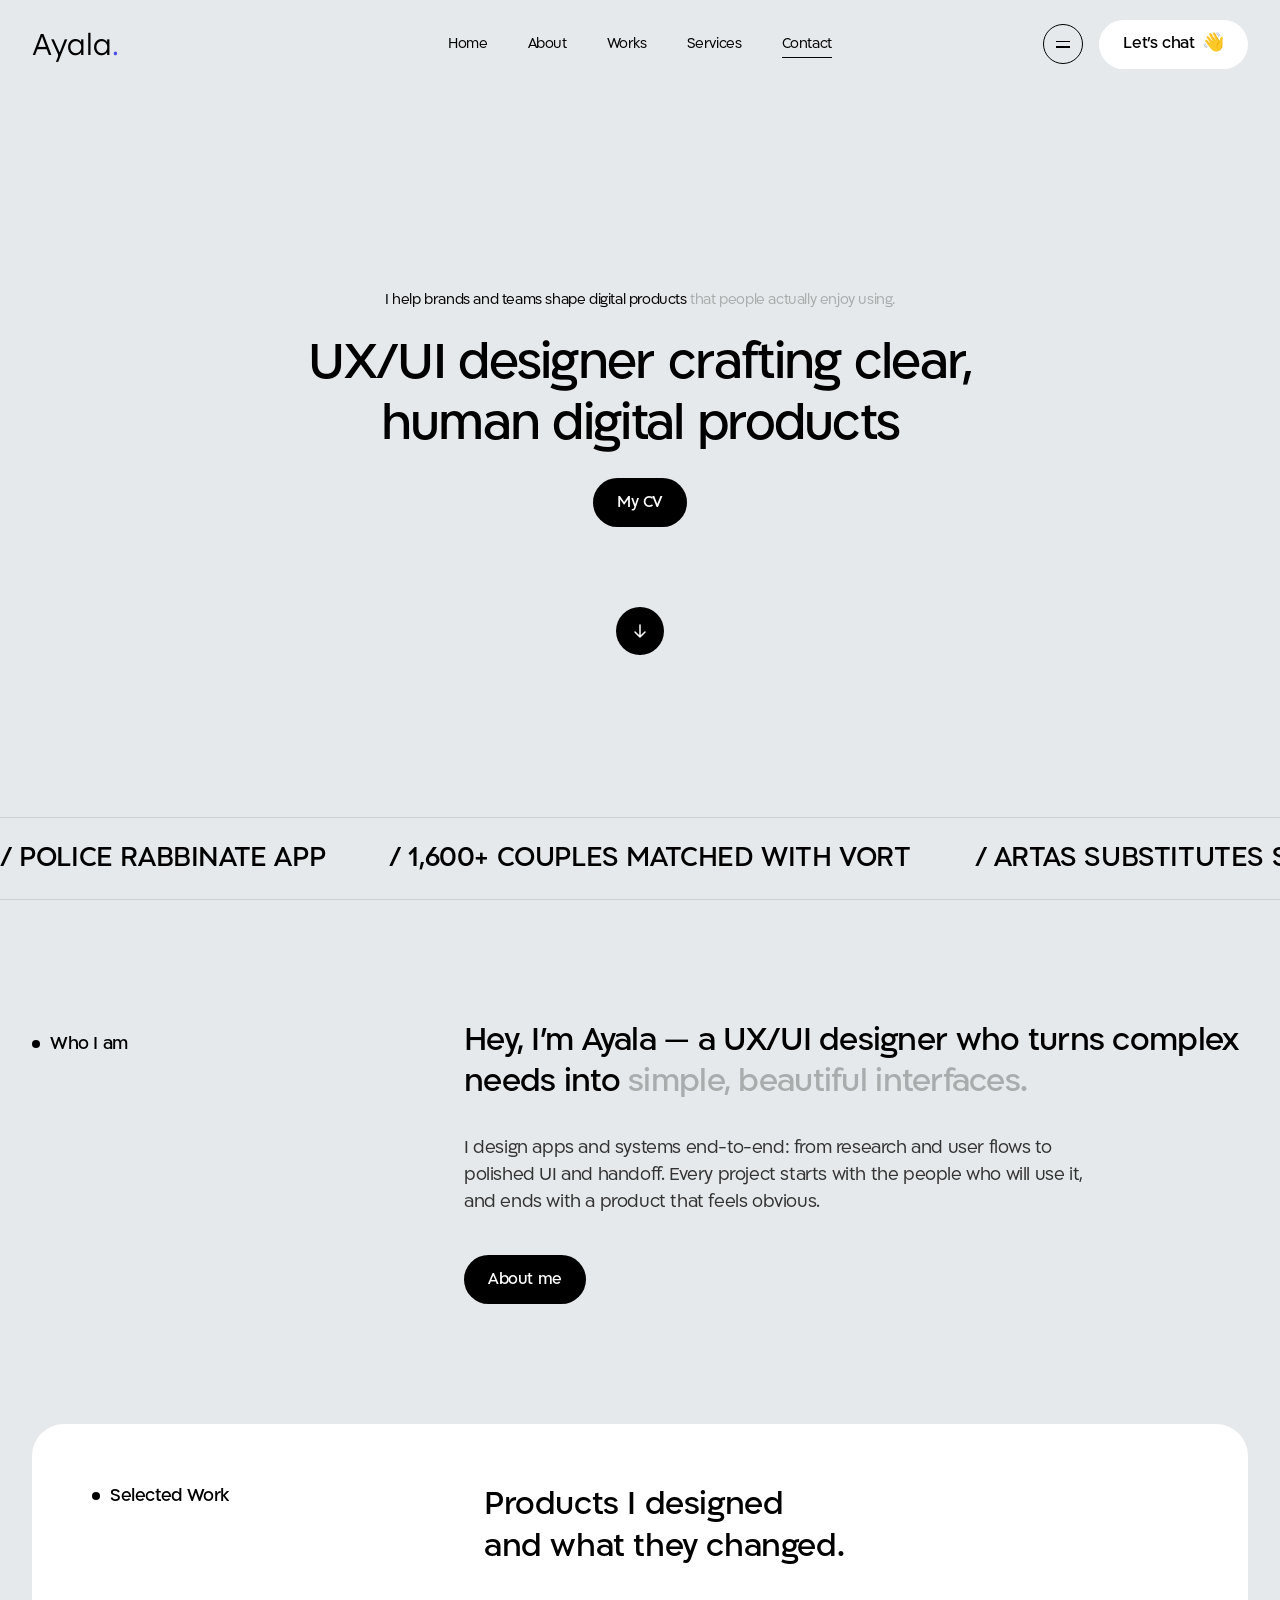
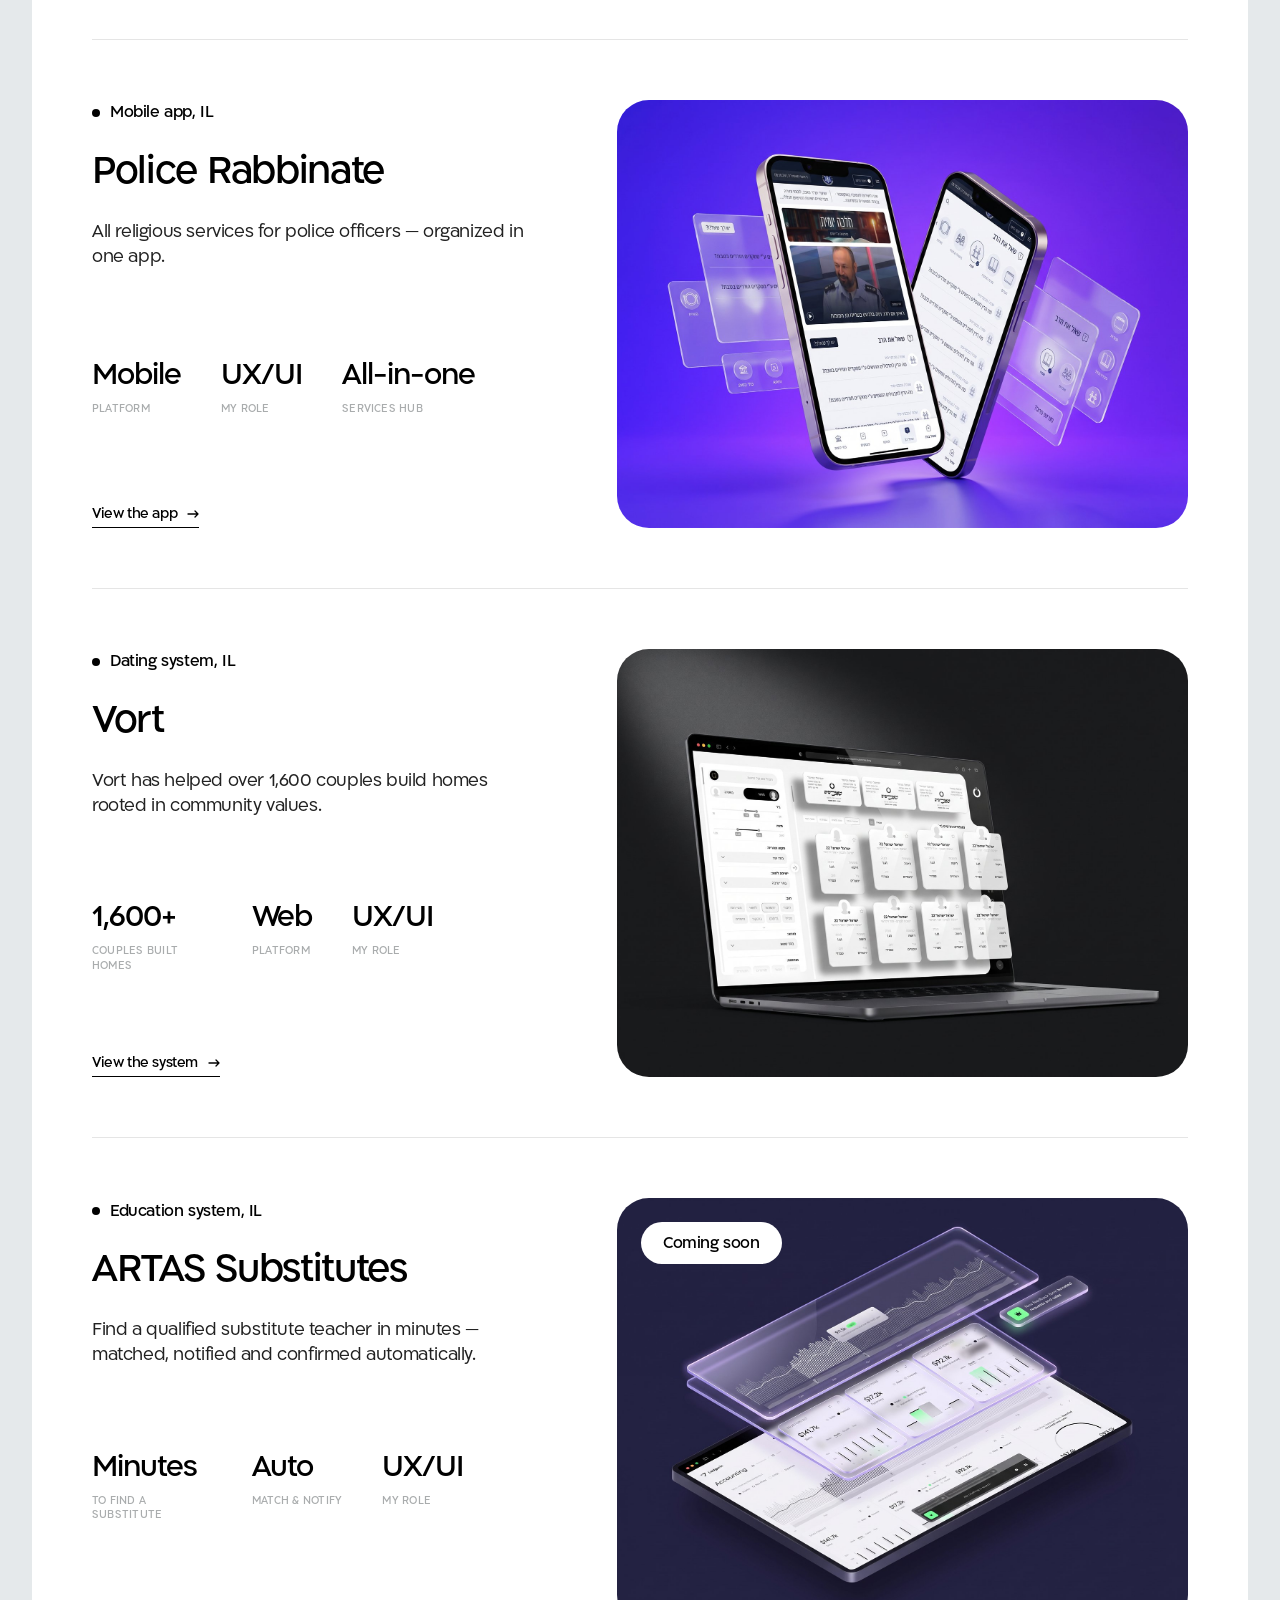
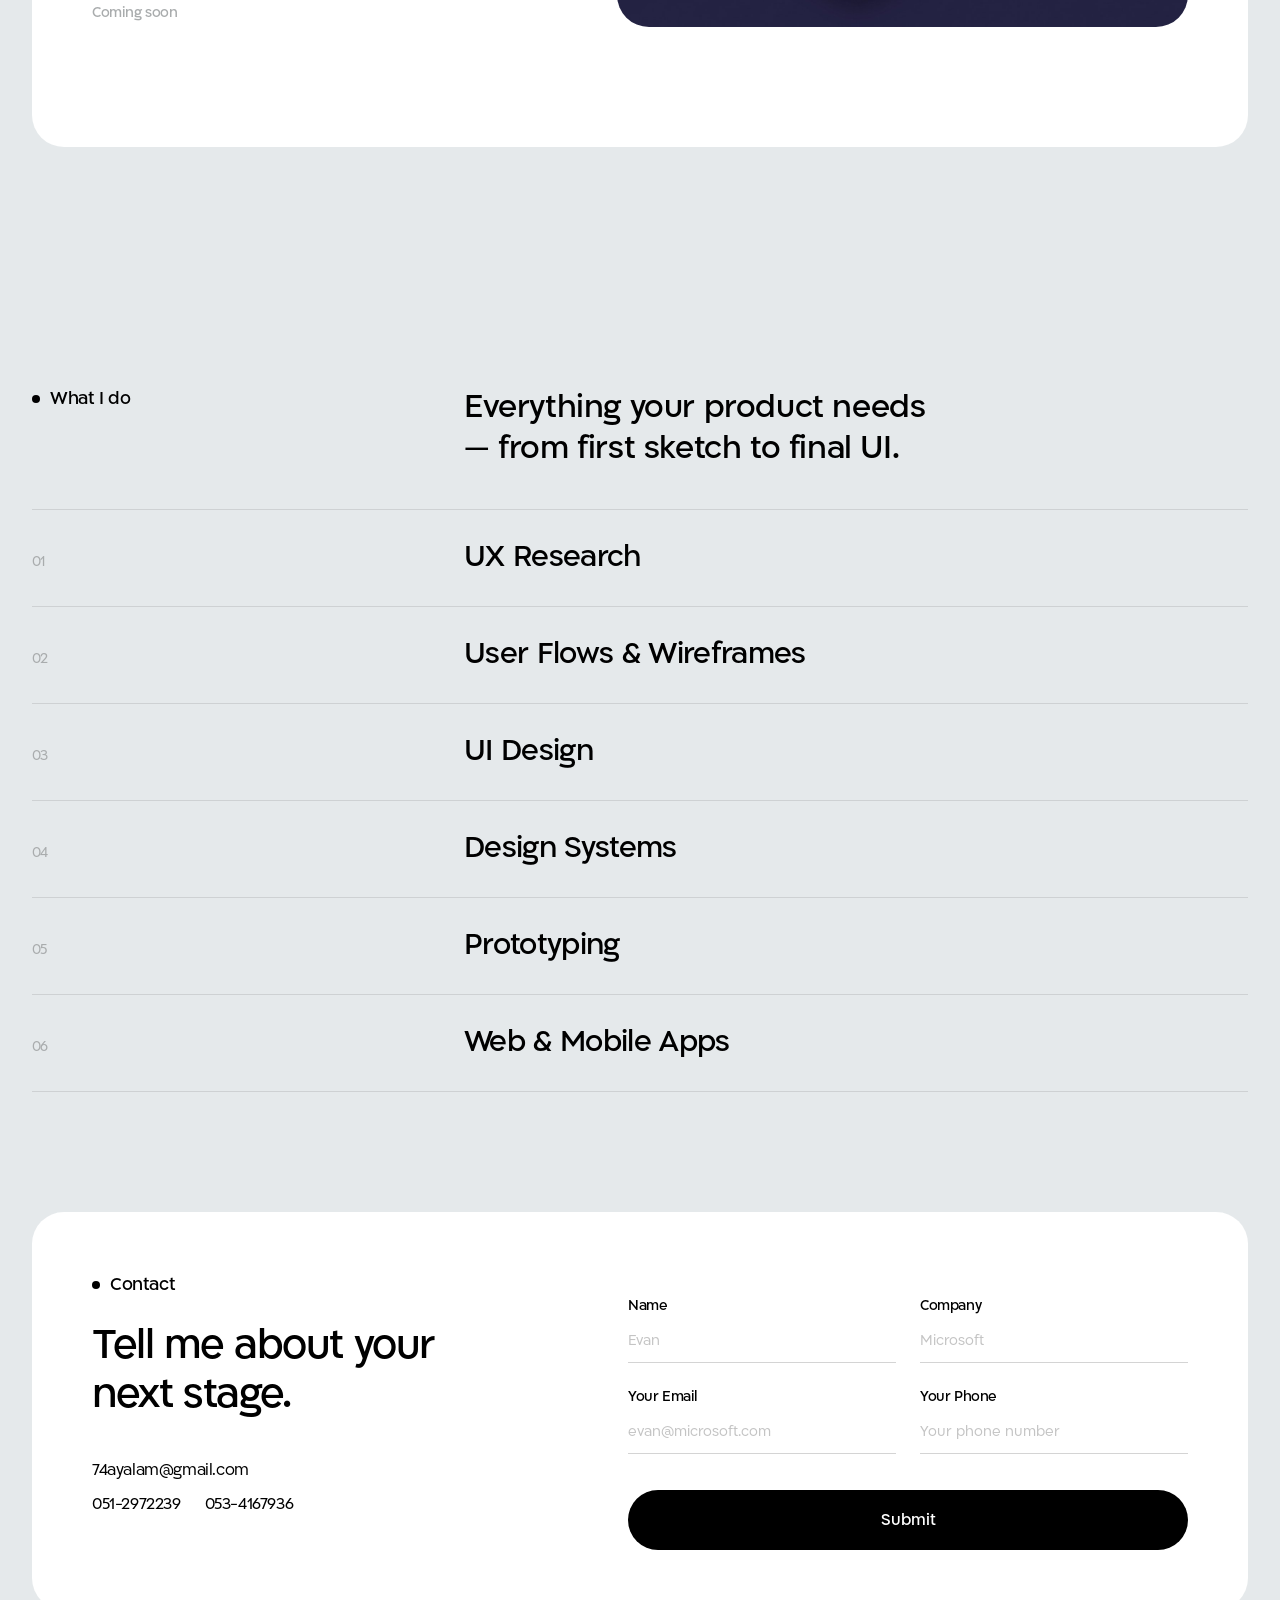
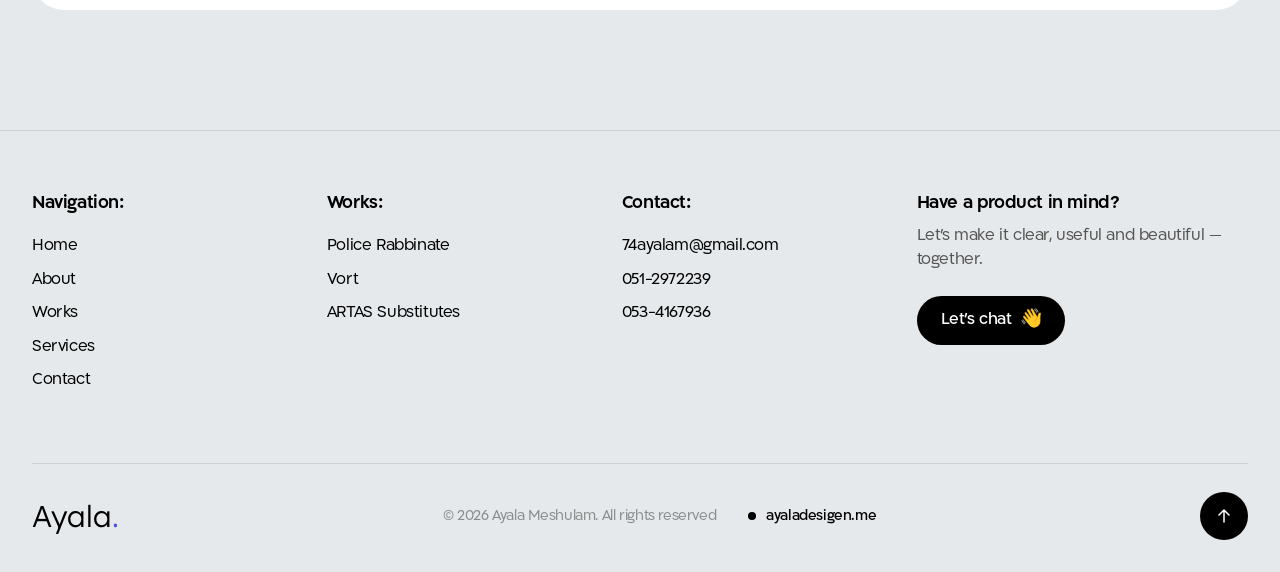
==== commit c285da34: "Rename Vort card link to View the system Co-Authored-By: Claude Opus 5.5 <noreply@anthropic.com>" ====
--- a/index.html
+++ b/index.html
@@ -120,7 +120,7 @@
                 <div><dt>Web</dt><dd>Platform</dd></div>
                 <div><dt>UX/UI</dt><dd>My role</dd></div>
               </dl>
-              <a class="explore" href="vort/index.html">View the app <svg width="12" height="8" viewBox="0 0 12 8" aria-hidden="true"><path d="M1 4h10m0 0L8 1m3 3L8 7" fill="none" stroke="currentColor" stroke-width="1.3" stroke-linecap="round" stroke-linejoin="round"/></svg></a>
+              <a class="explore" href="vort/index.html">View the system <svg width="12" height="8" viewBox="0 0 12 8" aria-hidden="true"><path d="M1 4h10m0 0L8 1m3 3L8 7" fill="none" stroke="currentColor" stroke-width="1.3" stroke-linecap="round" stroke-linejoin="round"/></svg></a>
             </div>
             <a class="project__img" href="vort/index.html">
               <img src="assets/mockup-vort.jpg?v=2" alt="Vort dating system dashboard on a laptop" width="1600" height="1195" loading="lazy">
